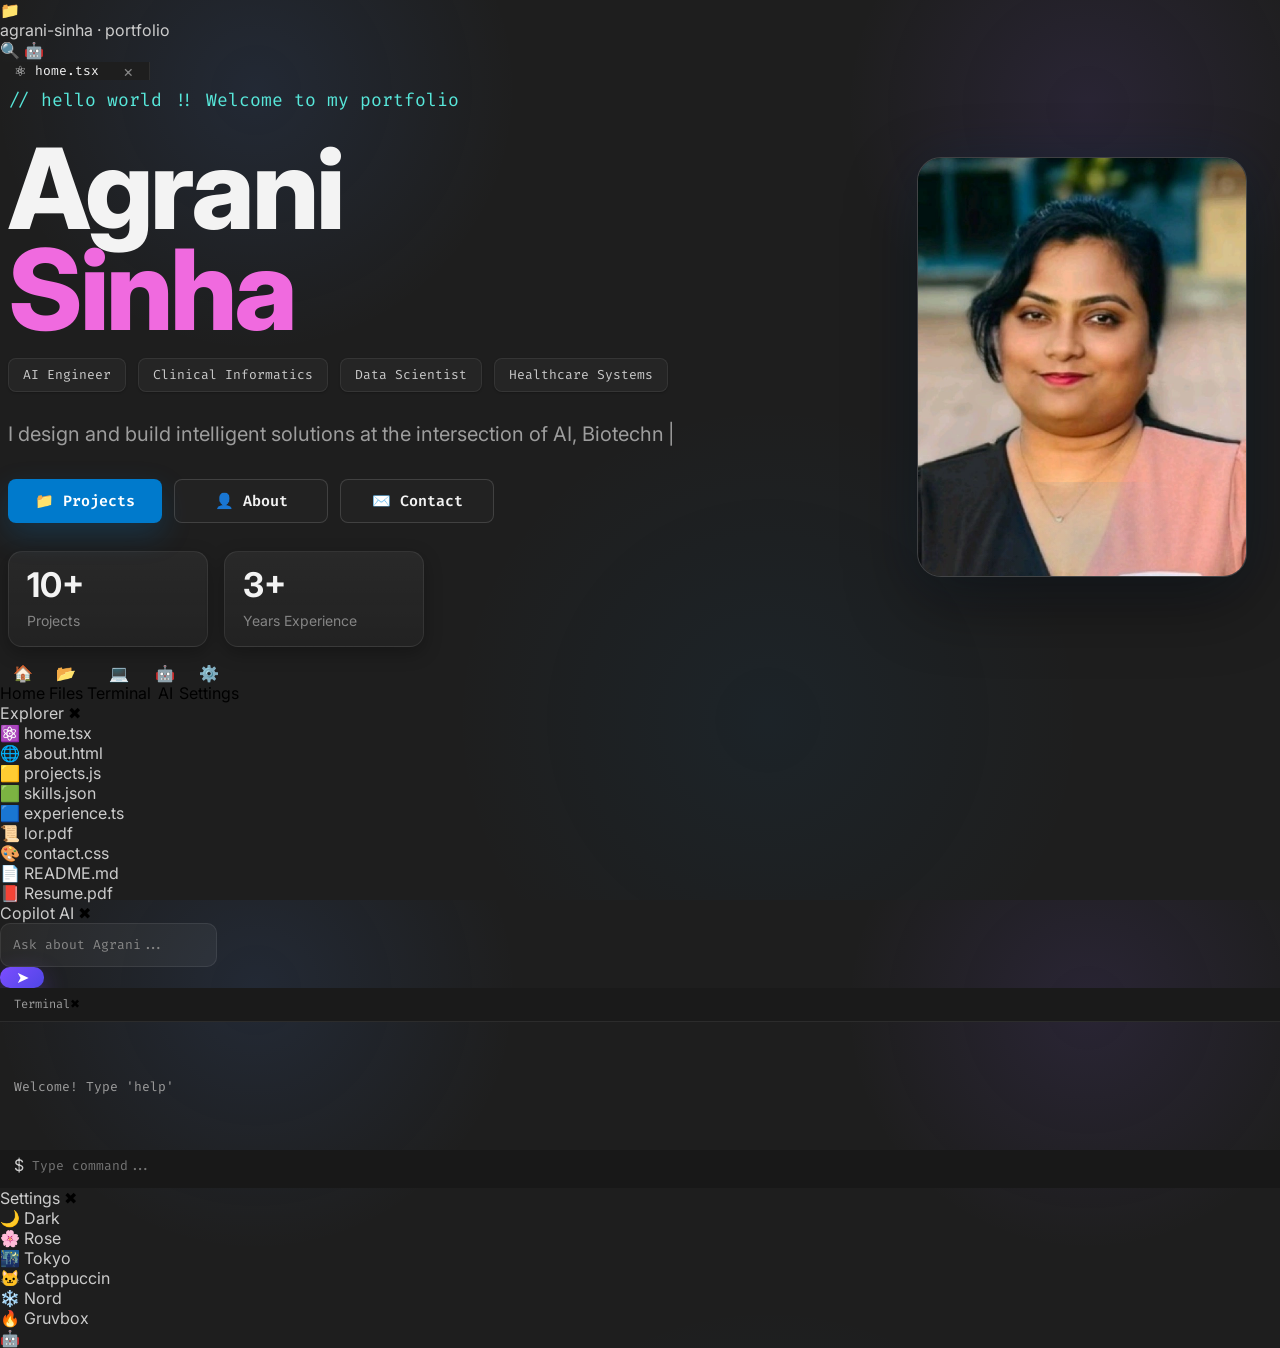
==== mobile.html @ 5f588066 "Create mobile.html" ====
<!DOCTYPE html>
<html lang="en">
<head>
  <meta charset="UTF-8" />
  <meta name="viewport" content="width=device-width, initial-scale=1.0" />
  <title>Agrani VS Code Mobile</title>

  <!-- Fonts -->
  <link href="https://fonts.googleapis.com/css2?family=Fira+Code&family=Inter:wght@400;600;700&display=swap" rel="stylesheet">

  <!-- Styles -->
  <link rel="stylesheet" href="style.css" />
  <link rel="stylesheet" href="mobile.css" />
</head>

<body class="mobile-page">

<!-- ================= OVERLAY ================= -->
<div id="mobileOverlay" class="mobile-overlay"></div>

<!-- ================= APP ================= -->
<div class="mobile-shell">

  <!-- ================= TOP BAR ================= -->
  <header class="mobile-topbar">
    <button onclick="toggleMobileSidebar()">📁</button>

    <div class="mobile-title">
      agrani-sinha · portfolio
    </div>

    <div class="mobile-actions">
      <button onclick="openPalette()">🔍</button>
      <button onclick="toggleCopilotSidebar(true)">🤖</button>
    </div>
  </header>

  <!-- ================= TABS ================= -->
  <div class="mobile-tabs" id="editorTabs"></div>

  <!-- ================= CONTENT ================= -->
  <main id="editorContent" class="mobile-editor"></main>

</div>

<!-- ================= BOTTOM NAV ================= -->
<nav class="mobile-bottom-nav">

  <button onclick="openTab('home')">
    <div>🏠</div>
    <span>Home</span>
  </button>

  <button onclick="toggleMobileSidebar()">
    <div>📂</div>
    <span>Files</span>
  </button>

  <button onclick="toggleTerminal()">
    <div>💻</div>
    <span>Terminal</span>
  </button>

  <button onclick="toggleCopilotSidebar(true)">
    <div>🤖</div>
    <span>AI</span>
  </button>

  <button onclick="toggleSettings()">
    <div>⚙️</div>
    <span>Settings</span>
  </button>

</nav>

<!-- ================= FILE EXPLORER ================= -->
<aside id="mobileSidebar" class="mobile-panel left">

  <div class="mobile-panel-header">
    <span>Explorer</span>
    <button onclick="closeAllPanels()">✖</button>
  </div>

  <div class="mobile-file-list">

    <div onclick="openTab('home')">⚛️ home.tsx</div>
    <div onclick="openTab('about')">🌐 about.html</div>
    <div onclick="openTab('projects')">🟨 projects.js</div>
    <div onclick="openTab('skills')">🟩 skills.json</div>
    <div onclick="openTab('experience')">🟦 experience.ts</div>
    <div onclick="openTab('lor')">📜 lor.pdf</div>
    <div onclick="openTab('contact')">🎨 contact.css</div>
    <div onclick="openTab('readme')">📄 README.md</div>
    <div onclick="openTab('resume')">📕 Resume.pdf</div>

  </div>

</aside>

<!-- ================= COPILOT ================= -->
<aside id="copilotSidebar" class="mobile-panel right">

  <div class="mobile-panel-header">
    <span>Copilot AI</span>
    <button onclick="closeAllPanels()">✖</button>
  </div>

  <div class="mobile-copilot-body">

    <div id="copilotMessages"></div>

    <div class="mobile-copilot-input">
      <input id="copilotInput" placeholder="Ask about Agrani..." />
      <button id="copilotSend">➤</button>
    </div>

  </div>

</aside>

<!-- ================= TERMINAL ================= -->
<div id="terminalPanel" class="mobile-terminal">

  <div class="terminal-header">
    <span>Terminal</span>
    <button onclick="closeAllPanels()">✖</button>
  </div>

  <div id="terminalBody" class="terminal-body">
    <div>Welcome! Type 'help'</div>
  </div>

  <div class="terminal-input-line">
    <span>$</span>
    <input id="terminalInput" placeholder="Type command..." />
  </div>

</div>

<!-- ================= SETTINGS ================= -->
<div id="settingsPanel" class="mobile-panel bottom">

  <div class="mobile-panel-header">
    <span>Settings</span>
    <button onclick="closeAllPanels()">✖</button>
  </div>

  <div class="mobile-settings-body">

    <div onclick="setTheme('dark')">🌙 Dark</div>
    <div onclick="setTheme('rose')">🌸 Rose</div>
    <div onclick="setTheme('tokyo')">🌃 Tokyo</div>
    <div onclick="setTheme('cat')">🐱 Catppuccin</div>
    <div onclick="setTheme('nord')">❄️ Nord</div>
    <div onclick="setTheme('gruv')">🔥 Gruvbox</div>

  </div>

</div>

<!-- ================= FLOATING AI ================= -->
<div id="copilotBubble">🤖</div>

<!-- ================= SCRIPTS ================= -->

<!-- Your main logic -->
<script src="script.js"></script>

<!-- Mobile controller -->
<script src="mobile.js"></script>

</body>
</html>
---- style.css ----
/* ========================================================================== 
   AGRANI PORTFOLIO — CLEAN RESPONSIVE CSS
   Matched to the current script.js structure
   ========================================================================== */

/* ========================================================================== 
   01. RESET
   ========================================================================== */
*,
*::before,
*::after {
  box-sizing: border-box;
}

html {
  width: 100%;
  height: 100%;
  scroll-behavior: smooth;
}

body,
h1,
h2,
h3,
h4,
h5,
h6,
p,
ul,
ol,
li,
button,
input,
textarea,
figure,
figcaption,
blockquote,
dl,
dd {
  margin: 0;
  padding: 0;
}

ul,
ol {
  list-style: none;
}

img {
  display: block;
  max-width: 100%;
}

a {
  color: inherit;
  text-decoration: none;
}

button,
input,
textarea,
select {
  font: inherit;
}

button {
  border: none;
  background: none;
  cursor: pointer;
}

input,
textarea {
  outline: none;
  border: none;
  background: none;
}

/* ========================================================================== 
   02. ROOT VARIABLES
   ========================================================================== */
:root {
  --bg: #1e1e1e;
  --bg-soft: #181818;
  --bg-elevated: #202225;
  --bg-editor: #1e1e1e;
  --bg-editor-2: #1b1b1b;
  --bg-titlebar: #181818;
  --bg-menubar: #252526;
  --bg-activity: #333333;
  --bg-sidebar: #252526;
  --bg-sidebar-2: #2a2d2e;
  --bg-tab: #2d2d2d;
  --bg-tab-active: #1e1e1e;
  --bg-terminal: #181818;
  --bg-terminal-2: #1a1a1a;
  --bg-dropdown: #252526;
  --bg-settings: #252526;
  --bg-palette: #252526;
  --bg-copilot: #1e1e1e;
  --bg-copilot-card: #1f1f1f;
  --bg-copilot-input: #2a2a2a;
  --bg-chip: #242424;
  --bg-chip-hover: #303030;
  --bg-command: #2b2b2b;
  --bg-command-hover: #323232;
  --bg-selection: rgba(0, 122, 204, 0.22);
  --bg-hover: rgba(255, 255, 255, 0.06);
  --bg-hover-2: rgba(255, 255, 255, 0.08);
  --bg-glass: rgba(255, 255, 255, 0.04);

  --line: #2d2d30;
  --line-soft: rgba(255, 255, 255, 0.08);
  --line-softer: rgba(255, 255, 255, 0.05);
  --line-strong: rgba(255, 255, 255, 0.14);

  --text: #cccccc;
  --text-strong: #f3f3f3;
  --text-soft: #9d9d9d;
  --text-muted: #858585;
  --text-dim: #6d6d6d;
  --text-blue: #4fc1ff;
  --text-green: #73c991;
  --text-yellow: #dcdcaa;
  --text-pink: #ff79c6;
  --text-purple: #b18fff;
  --text-cyan: #57e7da;

  --accent: #007acc;
  --accent-2: #0e639c;
  --accent-bright: #2aa8ff;
  --accent-soft: rgba(0, 122, 204, 0.22);
  --accent-border: #0e639c;

  --copilot: #7c4dff;
  --copilot-2: #8b5cf6;
  --copilot-3: #6d28d9;
  --copilot-soft: rgba(124, 77, 255, 0.18);
  --copilot-border: rgba(139, 92, 246, 0.35);
  --copilot-glow: rgba(124, 77, 255, 0.35);

  --danger: #f14c4c;
  --warning: #ffbd2e;
  --success: #27c93f;

  --shadow-xs: 0 1px 2px rgba(0, 0, 0, 0.25);
  --shadow-sm: 0 6px 18px rgba(0, 0, 0, 0.28);
  --shadow-md: 0 14px 28px rgba(0, 0, 0, 0.32);
  --shadow-lg: 0 24px 70px rgba(0, 0, 0, 0.42);
  --shadow-xl: 0 30px 90px rgba(0, 0, 0, 0.55);

  --radius-xs: 4px;
  --radius-sm: 6px;
  --radius-md: 8px;
  --radius-lg: 12px;
  --radius-xl: 16px;
  --radius-2xl: 20px;

  --top-header-h: 40px;
  --menu-bar-h: 30px;
  --tabs-h: 38px;
  --activity-w: 56px;
  --sidebar-w: 280px;
  --terminal-h: 250px;

  --transition-fast: 0.16s ease;
  --transition-med: 0.24s ease;
  --transition-slow: 0.36s ease;
}

/* ========================================================================== 
   03. OPTIONAL THEME MODES
   ========================================================================== */
body.rose {
  --bg: #191724;
  --bg-soft: #16141f;
  --bg-elevated: #1f1d2e;
  --bg-editor: #191724;
  --bg-editor-2: #16141f;
  --bg-titlebar: #1f1d2e;
  --bg-menubar: #232136;
  --bg-activity: #2a273f;
  --bg-sidebar: #232136;
  --bg-sidebar-2: #2a273f;
  --bg-tab: #2a273f;
  --bg-tab-active: #191724;
  --bg-terminal: #16141f;
  --bg-terminal-2: #191724;
  --bg-dropdown: #232136;
  --bg-settings: #232136;
  --bg-palette: #232136;
  --bg-copilot: #191724;
  --bg-copilot-card: #1f1d2e;
  --bg-copilot-input: #2a273f;
  --text: #e0def4;
  --text-strong: #f8f7ff;
  --text-soft: #b8b4cf;
  --text-muted: #908caa;
  --line: #393552;
  --accent: #c4a7e7;
  --accent-2: #9b7fd0;
  --accent-bright: #ebbcba;
  --accent-soft: rgba(196, 167, 231, 0.18);
  --copilot: #c4a7e7;
  --copilot-2: #ebbcba;
  --copilot-3: #9b7fd0;
  --copilot-soft: rgba(196, 167, 231, 0.18);
  --copilot-border: rgba(196, 167, 231, 0.30);
}

body.tokyo {
  --bg: #1a1b26;
  --bg-soft: #16161e;
  --bg-elevated: #202230;
  --bg-editor: #1a1b26;
  --bg-editor-2: #16161e;
  --bg-titlebar: #1b1d29;
  --bg-menubar: #222436;
  --bg-activity: #1d2030;
  --bg-sidebar: #1f2335;
  --bg-sidebar-2: #24283b;
  --bg-tab: #222436;
  --bg-tab-active: #1a1b26;
  --bg-terminal: #16161e;
  --bg-terminal-2: #1a1b26;
  --bg-dropdown: #222436;
  --bg-settings: #222436;
  --bg-palette: #222436;
  --bg-copilot: #1a1b26;
  --bg-copilot-card: #1f2335;
  --bg-copilot-input: #24283b;
  --text: #c0caf5;
  --text-strong: #ffffff;
  --text-soft: #a9b1d6;
  --text-muted: #7a88cf;
  --line: #2f3549;
  --accent: #7aa2f7;
  --accent-2: #5d85db;
  --accent-bright: #bb9af7;
  --accent-soft: rgba(122, 162, 247, 0.20);
  --copilot: #bb9af7;
  --copilot-2: #7dcfff;
  --copilot-3: #9d7cd8;
  --copilot-soft: rgba(187, 154, 247, 0.18);
  --copilot-border: rgba(187, 154, 247, 0.35);
}

body.cat {
  --bg: #1e1e2e;
  --bg-soft: #181825;
  --bg-elevated: #24273a;
  --bg-editor: #1e1e2e;
  --bg-editor-2: #181825;
  --bg-titlebar: #24273a;
  --bg-menubar: #313244;
  --bg-activity: #313244;
  --bg-sidebar: #24273a;
  --bg-sidebar-2: #313244;
  --bg-tab: #313244;
  --bg-tab-active: #1e1e2e;
  --bg-terminal: #181825;
  --bg-terminal-2: #1e1e2e;
  --bg-dropdown: #313244;
  --bg-settings: #313244;
  --bg-palette: #313244;
  --bg-copilot: #1e1e2e;
  --bg-copilot-card: #24273a;
  --bg-copilot-input: #313244;
  --text: #cdd6f4;
  --text-strong: #ffffff;
  --text-soft: #bac2de;
  --text-muted: #9399b2;
  --line: #45475a;
  --accent: #89b4fa;
  --accent-2: #74a3f2;
  --accent-bright: #cba6f7;
  --accent-soft: rgba(137, 180, 250, 0.20);
  --copilot: #cba6f7;
  --copilot-2: #f5c2e7;
  --copilot-3: #b28cd9;
  --copilot-soft: rgba(203, 166, 247, 0.18);
  --copilot-border: rgba(203, 166, 247, 0.32);
}

body.nord {
  --bg: #2e3440;
  --bg-soft: #242933;
  --bg-elevated: #3b4252;
  --bg-editor: #2e3440;
  --bg-editor-2: #242933;
  --bg-titlebar: #3b4252;
  --bg-menubar: #434c5e;
  --bg-activity: #3b4252;
  --bg-sidebar: #3b4252;
  --bg-sidebar-2: #434c5e;
  --bg-tab: #434c5e;
  --bg-tab-active: #2e3440;
  --bg-terminal: #242933;
  --bg-terminal-2: #2e3440;
  --bg-dropdown: #434c5e;
  --bg-settings: #434c5e;
  --bg-palette: #434c5e;
  --bg-copilot: #2e3440;
  --bg-copilot-card: #3b4252;
  --bg-copilot-input: #434c5e;
  --text: #eceff4;
  --text-strong: #ffffff;
  --text-soft: #d8dee9;
  --text-muted: #b7bfcb;
  --line: #4c566a;
  --accent: #88c0d0;
  --accent-2: #5e9cad;
  --accent-bright: #81a1c1;
  --accent-soft: rgba(136, 192, 208, 0.20);
  --copilot: #b48ead;
  --copilot-2: #88c0d0;
  --copilot-3: #8f6f9b;
  --copilot-soft: rgba(180, 142, 173, 0.18);
  --copilot-border: rgba(180, 142, 173, 0.32);
}

body.gruv {
  --bg: #1d2021;
  --bg-soft: #161819;
  --bg-elevated: #282828;
  --bg-editor: #1d2021;
  --bg-editor-2: #161819;
  --bg-titlebar: #282828;
  --bg-menubar: #32302f;
  --bg-activity: #282828;
  --bg-sidebar: #282828;
  --bg-sidebar-2: #32302f;
  --bg-tab: #32302f;
  --bg-tab-active: #1d2021;
  --bg-terminal: #161819;
  --bg-terminal-2: #1d2021;
  --bg-dropdown: #32302f;
  --bg-settings: #32302f;
  --bg-palette: #32302f;
  --bg-copilot: #1d2021;
  --bg-copilot-card: #282828;
  --bg-copilot-input: #32302f;
  --text: #ebdbb2;
  --text-strong: #fbf1c7;
  --text-soft: #d5c4a1;
  --text-muted: #a89984;
  --line: #504945;
  --accent: #83a598;
  --accent-2: #689d6a;
  --accent-bright: #d3869b;
  --accent-soft: rgba(131, 165, 152, 0.20);
  --copilot: #d3869b;
  --copilot-2: #b8bb26;
  --copilot-3: #b16286;
  --copilot-soft: rgba(211, 134, 155, 0.18);
  --copilot-border: rgba(211, 134, 155, 0.32);
}

/* ========================================================================== 
   04. BASE BODY / APP
   ========================================================================== */
body {
  min-width: 100%;
  min-height: 100%;
  height: 100vh;
  overflow-x: hidden;
  overflow-y: auto;
  font-family: "Inter", sans-serif;
  color: var(--text);
  background:
    radial-gradient(circle at 20% 10%, rgba(75, 140, 255, 0.10), transparent 20%),
    radial-gradient(circle at 85% 12%, rgba(139, 92, 246, 0.10), transparent 18%),
    radial-gradient(circle at 60% 80%, rgba(0, 122, 204, 0.06), transparent 30%),
    var(--bg);
}

.app-shell {
  width: 100%;
  height: 100vh;
  position: relative;
  overflow: hidden;
  background: transparent;
}

/* ========================================================================== 
   05. CUSTOM CURSOR
   ========================================================================== */
.cursor-square,
.cursor-dot {
  position: fixed;
  pointer-events: none;
  z-index: 100000;
  transform: translate(-50%, -50%);
  transition:
    width 0.16s ease,
    height 0.16s ease,
    opacity 0.16s ease,
    border-color 0.16s ease;
}

.cursor-square {
  width: 24px;
  height: 24px;
  border: 1.5px solid rgba(255, 255, 255, 0.55);
  box-shadow:
    0 0 0 1px rgba(255, 255, 255, 0.06) inset,
    0 0 18px rgba(255, 255, 255, 0.08);
}

.cursor-dot {
  width: 8px;
  height: 8px;
  background: #ffffff;
  box-shadow: 0 0 12px rgba(255, 255, 255, 0.55);
}

/* ========================================================================== 
   06. HEADER
   ========================================================================== */
.top-header {
  height: var(--top-header-h);
  display: flex;
  align-items: center;
  gap: 16px;
  padding: 0 14px 0 12px;
  background:
    linear-gradient(180deg, rgba(255, 255, 255, 0.02), transparent),
    var(--bg-titlebar);
  border-bottom: 1px solid var(--line);
  position: relative;
  z-index: 60;
}

.mac-dots {
  display: flex;
  gap: 10px;
  padding: 6px;
  flex: 0 0 auto;
}

.dot {
  width: 12px;
  height: 12px;
  border-radius: 50%;
  display: inline-block;
  cursor: pointer;
  transition:
    transform var(--transition-fast),
    filter var(--transition-fast),
    opacity var(--transition-fast);
  box-shadow: 0 0 0 1px rgba(0, 0, 0, 0.24) inset;
}

.dot:hover {
  transform: scale(1.06);
}

.dot.red { background: #ff5f56; }
.dot.yellow { background: #ffbd2e; }
.dot.green { background: #27c93f; }

.header-command-trigger {
  flex: 1;
  max-width: 420px;
  height: 30px;
  border-radius: 7px;
  background: linear-gradient(180deg, rgba(255, 255, 255, 0.025), transparent), var(--bg-command);
  border: 1px solid var(--line-strong);
  display: flex;
  align-items: center;
  justify-content: space-between;
  padding: 0 11px;
  color: var(--text-muted);
  cursor: pointer;
  transition:
    border-color var(--transition-fast),
    background var(--transition-fast),
    box-shadow var(--transition-fast),
    transform var(--transition-fast);
}

.header-command-trigger:hover {
  background: var(--bg-command-hover);
  border-color: rgba(255, 255, 255, 0.18);
  box-shadow:
    0 0 0 1px rgba(255, 255, 255, 0.03) inset,
    0 0 0 3px rgba(0, 122, 204, 0.10);
}

.trigger-left,
.trigger-right {
  display: flex;
  align-items: center;
  gap: 8px;
}

.trigger-left {
  min-width: 0;
}

.search-icon {
  font-size: 13px;
  color: var(--text-muted);
}

.trigger-text,
.keycap {
  font-family: "Fira Code", monospace;
}

.trigger-text {
  font-size: 12px;
  white-space: nowrap;
  overflow: hidden;
  text-overflow: ellipsis;
}

.keycap {
  min-width: 24px;
  height: 20px;
  padding: 0 7px;
  border-radius: 6px;
  background: rgba(255, 255, 255, 0.06);
  border: 1px solid var(--line-soft);
  color: var(--text-soft);
  display: inline-flex;
  align-items: center;
  justify-content: center;
  font-size: 11px;
}

.header-feedback {
  margin-left: 8px;
  color: var(--text-purple);
  font-size: 12px;
  opacity: 0;
  transform: translateY(-3px);
  transition: opacity var(--transition-med), transform var(--transition-med);
  white-space: nowrap;
  overflow: hidden;
  text-overflow: ellipsis;
  max-width: 320px;
}

.header-feedback.show {
  opacity: 1;
  transform: translateY(0);
}

.header-spacer {
  min-width: 140px;
}

/* ========================================================================== 
   07. MENU BAR
   ========================================================================== */
.menu-bar {
  height: var(--menu-bar-h);
  display: flex;
  align-items: center;
  gap: 2px;
  padding: 0 10px;
  background: var(--bg-menubar);
  border-bottom: 1px solid var(--line);
  position: relative;
  z-index: 70;
  user-select: none;
}

.menu-item {
  height: 100%;
  padding: 0 12px;
  display: inline-flex;
  align-items: center;
  color: var(--text);
  font-size: 13px;
  font-family: "Fira Code", monospace;
  cursor: pointer;
  position: relative;
  transition: background var(--transition-fast), color var(--transition-fast);
}

.menu-item:hover,
.menu-item.active {
  background: var(--bg-hover);
  color: var(--text-strong);
}

.dropdown {
  position: absolute;
  top: calc(100% + 6px);
  left: 0;
  min-width: 235px;
  background:
    linear-gradient(180deg, rgba(255, 255, 255, 0.03), transparent),
    var(--bg-dropdown);
  border: 1px solid var(--line-strong);
  box-shadow: var(--shadow-xl);
  border-radius: 10px;
  padding: 7px 0;
  display: none;
  z-index: 9999;
  backdrop-filter: blur(14px);
}

.menu-item.active .dropdown {
  display: block;
}

.dropdown div {
  min-height: 34px;
  padding: 0 14px;
  display: flex;
  align-items: center;
  color: var(--text);
  font-size: 13px;
  transition: background var(--transition-fast), color var(--transition-fast), padding-left var(--transition-fast);
}

.dropdown div:hover {
  background: var(--accent-soft);
  color: var(--text-strong);
  padding-left: 17px;
}

.dropdown hr {
  border: none;
  border-top: 1px solid var(--line-soft);
  margin: 6px 0;
}

/* ========================================================================== 
   08. APP LAYOUT
   ========================================================================== */
.vscode-layout {
  height: calc(100vh - var(--top-header-h) - var(--menu-bar-h));
  display: flex;
  width: 100%;
  position: relative;
  overflow: hidden;
}

.activity-bar {
  width: var(--activity-w);
  height: 100%;
  background: var(--bg-activity);
  border-right: 1px solid var(--line);
  display: flex;
  flex-direction: column;
  align-items: center;
  justify-content: flex-start;
  padding-top: 6px;
  position: relative;
  z-index: 8;
  flex: 0 0 var(--activity-w);
}

.activity-icon {
  width: 100%;
  height: 50px;
  display: grid;
  place-items: center;
  color: var(--text-muted);
  opacity: 0.82;
  font-size: 22px;
  cursor: pointer;
  position: relative;
  transition:
    color var(--transition-fast),
    opacity var(--transition-fast),
    background var(--transition-fast);
}

.activity-icon::before {
  content: "";
  position: absolute;
  left: 0;
  top: 8px;
  bottom: 8px;
  width: 2px;
  background: transparent;
  transform: scaleY(0.45);
  transition: background var(--transition-fast), transform var(--transition-fast);
}

.activity-icon:hover,
.activity-icon.active {
  opacity: 1;
  color: var(--text-strong);
  background: rgba(255, 255, 255, 0.03);
}

.activity-icon.active::before,
.activity-icon:hover::before {
  background: var(--text-strong);
  transform: scaleY(1);
}

.activity-bottom {
  margin-top: auto;
  width: 100%;
  padding-bottom: 6px;
}

.settings-btn {
  font-size: 24px;
}

.sidebar-panel {
  width: var(--sidebar-w);
  min-width: var(--sidebar-w);
  height: 100%;
  background:
    linear-gradient(180deg, rgba(255, 255, 255, 0.015), transparent),
    var(--bg-sidebar);
  border-right: 1px solid var(--line);
  display: flex;
  flex-direction: column;
  position: relative;
  overflow: hidden;
  transition:
    width var(--transition-med),
    min-width var(--transition-med),
    opacity var(--transition-med),
    transform var(--transition-med);
  flex: 0 0 var(--sidebar-w);
}

.sidebar-panel.hide {
  width: 0;
  min-width: 0;
  opacity: 0;
  transform: translateX(-18px);
  border-right: none;
  flex-basis: 0;
}

.sidebar-header {
  min-height: 36px;
  display: flex;
  align-items: center;
  padding: 0 16px;
  color: var(--text-soft);
  letter-spacing: 1.4px;
  font-size: 11px;
  font-weight: 700;
  text-transform: uppercase;
  border-bottom: 1px solid var(--line-soft);
}

.file-list {
  padding: 8px 8px 10px;
  display: flex;
  flex-direction: column;
  gap: 2px;
  overflow-y: auto;
  flex: 1;
}

.file {
  min-height: 38px;
  display: flex;
  align-items: center;
  gap: 10px;
  padding: 0 12px;
  border-radius: 6px;
  color: var(--text-soft);
  font-size: 15px;
  cursor: pointer;
  position: relative;
  transition:
    background var(--transition-fast),
    color var(--transition-fast),
    transform var(--transition-fast),
    padding-left var(--transition-fast);
  white-space: nowrap;
  overflow: hidden;
  text-overflow: ellipsis;
}

.file:hover {
  background: var(--bg-hover);
  color: var(--text-strong);
  padding-left: 14px;
}

.file.active {
  background: rgba(255, 255, 255, 0.08);
  color: var(--text-strong);
}

.file.active::before {
  content: "";
  position: absolute;
  left: -1px;
  top: 5px;
  bottom: 5px;
  width: 3px;
  background: var(--accent);
  border-radius: 0 3px 3px 0;
}

.file::after {
  content: "";
  position: absolute;
  right: 10px;
  top: 50%;
  width: 5px;
  height: 5px;
  border-radius: 50%;
  transform: translateY(-50%);
  background: transparent;
  transition: background var(--transition-fast);
}

.file.active::after {
  background: var(--accent-bright);
}

.copilot-box {
  margin: 12px;
  min-height: 66px;
  padding: 0 14px;
  border-radius: 12px;
  border: 1px solid var(--copilot-border);
  background:
    linear-gradient(135deg, rgba(124, 77, 255, 0.22), rgba(124, 77, 255, 0.08)),
    var(--bg-copilot-card);
  display: flex;
  align-items: center;
  justify-content: flex-start;
  color: #b997ff;
  font-size: 15px;
  font-weight: 600;
  position: relative;
  overflow: hidden;
  transition:
    border-color var(--transition-fast),
    transform var(--transition-fast),
    box-shadow var(--transition-fast);
}

.copilot-box::before {
  content: "AI";
  position: absolute;
  right: 16px;
  top: 50%;
  transform: translateY(-50%);
  color: rgba(255, 255, 255, 0.62);
  font-size: 14px;
  font-family: "Fira Code", monospace;
}

.copilot-box:hover {
  transform: translateY(-1px);
  border-color: rgba(139, 92, 246, 0.55);
  box-shadow:
    0 0 0 1px rgba(139, 92, 246, 0.12) inset,
    0 0 26px rgba(124, 77, 255, 0.16);
}

.editor-area {
  flex: 1 1 auto;
  min-width: 0;
  height: 100%;
  display: flex;
  flex-direction: column;
  background: var(--bg-editor);
  position: relative;
  overflow: hidden;
}

.editor-tabs {
  height: var(--tabs-h);
  display: flex;
  align-items: stretch;
  background: var(--bg-tab);
  border-bottom: 1px solid var(--line);
  overflow-x: auto;
  overflow-y: hidden;
  white-space: nowrap;
  flex: 0 0 var(--tabs-h);
}

.editor-tabs::-webkit-scrollbar {
  height: 8px;
}

.editor-tabs::-webkit-scrollbar-thumb {
  background: rgba(255, 255, 255, 0.08);
}

.tab {
  min-width: 150px;
  max-width: 240px;
  height: 100%;
  display: inline-flex;
  align-items: center;
  gap: 8px;
  padding: 0 12px 0 14px;
  border-right: 1px solid var(--line-soft);
  color: var(--text-soft);
  background: var(--bg-tab);
  cursor: pointer;
  position: relative;
  transition: color var(--transition-fast), background var(--transition-fast), transform 0.2s ease;
}

.tab:hover {
  background: rgba(255, 255, 255, 0.03);
  color: var(--text-strong);
  transform: translateY(-1px);
}

.tab.active {
  background: var(--bg-tab-active);
  color: var(--text-strong);
}

.tab-icon {
  font-size: 14px;
  flex: 0 0 auto;
}

.tab-label {
  flex: 1;
  min-width: 0;
  overflow: hidden;
  text-overflow: ellipsis;
  font-size: 13px;
  font-family: "Fira Code", monospace;
}

.tab-close {
  width: 18px;
  height: 18px;
  border-radius: 5px;
  display: inline-flex;
  align-items: center;
  justify-content: center;
  color: var(--text-muted);
  flex: 0 0 auto;
  transition: background var(--transition-fast), color var(--transition-fast);
}

.tab-close:hover {
  background: var(--bg-hover);
  color: var(--text-strong);
}

.editor-content {
  flex: 1;
  min-height: 0;
  overflow-y: auto;
  overflow-x: hidden;
  padding: 28px 26px 36px;
  background:
    linear-gradient(180deg, rgba(255, 255, 255, 0.01), transparent),
    var(--bg-editor);
  transition: opacity var(--transition-med);
  scroll-behavior: smooth;
}

.editor-content::-webkit-scrollbar {
  width: 10px;
}

.editor-content::-webkit-scrollbar-thumb {
  background: rgba(255, 255, 255, 0.10);
  border-radius: 20px;
}

/* ========================================================================== 
   09. COPILOT PANEL
   ========================================================================== */
.copilot-sidebar {
  position: fixed;
  top: calc(var(--top-header-h) + var(--menu-bar-h));
  right: 0;
  width: 360px;
  height: calc(100vh - var(--top-header-h) - var(--menu-bar-h));
  background: var(--bg-copilot);
  border-left: 1px solid rgba(255, 255, 255, 0.06);
  box-shadow: -10px 0 40px rgba(0, 0, 0, 0.4);
  display: flex;
  flex-direction: column;
  z-index: 50;
  transform: translateX(100%);
  transition: transform 0.3s ease;
  padding: 16px;
}

.copilot-sidebar.open {
  transform: translateX(0);
}

.copilot-sidebar.minimized {
  width: 88px;
  padding: 10px;
  overflow: hidden;
}

.copilot-sidebar.minimized .copilot-workspace-row,
.copilot-sidebar.minimized .copilot-side-hero,
.copilot-sidebar.minimized .copilot-suggest-grid,
.copilot-sidebar.minimized .copilot-side-messages,
.copilot-sidebar.minimized .copilot-side-input-wrap {
  display: none;
}

.copilot-side-header {
  display: flex;
  justify-content: space-between;
  align-items: center;
  font-size: 14px;
  font-weight: 600;
  color: #ddd;
  margin-bottom: 10px;
}

.copilot-side-actions {
  display: flex;
  align-items: center;
  gap: 8px;
}

.copilot-side-minimize,
.copilot-side-close {
  width: 28px;
  height: 28px;
  border-radius: 8px;
  display: grid;
  place-items: center;
  color: var(--text-soft);
  transition: background var(--transition-fast), color var(--transition-fast);
}

.copilot-side-minimize:hover,
.copilot-side-close:hover {
  background: rgba(255, 255, 255, 0.06);
  color: var(--text-strong);
}

.copilot-workspace-row {
  display: flex;
  align-items: center;
  gap: 10px;
  margin-bottom: 18px;
}

.copilot-workspace-label {
  font-size: 11px;
  color: #888;
}

.copilot-workspace-pill {
  background: #2a2d2e;
  padding: 4px 10px;
  border-radius: 8px;
  font-size: 12px;
  color: #4fc3f7;
}

.copilot-side-hero {
  text-align: center;
  margin-bottom: 20px;
}

.copilot-avatar-ring {
  width: 70px;
  height: 70px;
  margin: 0 auto 12px;
  border-radius: 50%;
  border: 2px solid rgba(124, 77, 255, 0.4);
  display: flex;
  align-items: center;
  justify-content: center;
}

.copilot-avatar-core {
  font-size: 26px;
}

.copilot-side-hero h3 {
  font-size: 16px;
  margin-bottom: 6px;
  color: var(--text-strong);
}

.copilot-side-hero p {
  font-size: 13px;
  color: #aaa;
  line-height: 1.6;
}

.copilot-suggest-grid {
  display: grid;
  grid-template-columns: 1fr 1fr;
  gap: 10px;
  margin-bottom: 20px;
}

.copilot-suggest {
  background: #252526;
  border: 1px solid rgba(255, 255, 255, 0.05);
  border-radius: 10px;
  padding: 10px;
  font-size: 12px;
  color: #ccc;
  text-align: left;
  transition: all 0.2s ease;
}

.copilot-suggest:hover {
  background: #2d2d2d;
  border-color: #7c4dff;
  transform: translateY(-1px);
}

.copilot-side-messages {
  flex: 1;
  overflow-y: auto;
  padding-right: 4px;
}

.copilot-message {
  font-size: 13px;
  padding: 10px 12px;
  margin-bottom: 10px;
  border-radius: 10px;
  line-height: 1.5;
  max-width: 78%;
  word-break: break-word;
}

.copilot-message.assistant {
  background: #2a2d2e;
  color: #ddd;
}

.copilot-message.user {
  background: #7c4dff;
  color: white;
  align-self: flex-end;
  margin-left: auto;
}

.copilot-side-input-wrap {
  margin-top: auto;
}

.copilot-input-row {
  display: flex;
  gap: 8px;
  margin-top: 10px;
}

#copilotInput {
  flex: 1;
  min-height: 44px;
  padding: 10px 12px;
  border-radius: 10px;
  background: rgba(255, 255, 255, 0.05);
  border: 1px solid rgba(255, 255, 255, 0.08);
  color: white;
  font-size: 13px;
}

#copilotInput::placeholder {
  color: #888;
}

#copilotInput:focus {
  border-color: #7c4dff;
  box-shadow: 0 0 20px rgba(124, 77, 255, 0.3);
}

#copilotSend,
#copilotVoice {
  width: 44px;
  min-width: 44px;
  border-radius: 10px;
  display: grid;
  place-items: center;
}

#copilotSend {
  background: linear-gradient(135deg, #7c4dff, #4f46e5);
  color: white;
  box-shadow: 0 10px 25px rgba(124, 77, 255, 0.4);
}

#copilotSend:hover {
  transform: translateY(-1px);
  box-shadow: 0 15px 30px rgba(124, 77, 255, 0.6);
}

#copilotVoice {
  background: #2a2d2e;
  color: #ccc;
}

#copilotVoice:hover {
  background: #333;
}

.copilot-side-note {
  font-size: 11px;
  color: #888;
  margin-top: 6px;
  text-align: center;
}

/* ========================================================================== 
   10. TERMINAL
   ========================================================================== */
.terminal-panel {
  position: fixed;
  left: var(--activity-w);
  right: 0;
  bottom: 0;
  height: var(--terminal-h);
  background:
    linear-gradient(180deg, rgba(255, 255, 255, 0.015), transparent),
    var(--bg-terminal);
  border-top: 1px solid var(--line);
  display: none;
  flex-direction: column;
  z-index: 40;
  box-shadow: 0 -10px 40px rgba(0, 0, 0, 0.32);
}

.terminal-panel.open {
  display: flex;
}

.terminal-header {
  height: 34px;
  display: flex;
  align-items: center;
  padding: 0 14px;
  background: var(--bg-terminal-2);
  border-bottom: 1px solid var(--line-soft);
  font-size: 12px;
  font-family: "Fira Code", monospace;
  color: var(--text-soft);
}

.terminal-body {
  flex: 1;
  padding: 10px 14px 8px;
  overflow-y: auto;
  font-family: "Fira Code", monospace;
  font-size: 13px;
  line-height: 1.7;
  color: var(--text-soft);
  white-space: pre-wrap;
  word-break: break-word;
}

.terminal-input-line {
  min-height: 38px;
  display: flex;
  align-items: center;
  gap: 8px;
  padding: 0 14px 8px;
  background: var(--bg-terminal);
}

.prompt {
  color: var(--accent-bright);
  font-family: "Fira Code", monospace;
  font-size: 13px;
  white-space: nowrap;
}

#terminalInput {
  flex: 1;
  height: 26px;
  background: transparent;
  color: var(--text-strong);
  font-family: "Fira Code", monospace;
  font-size: 13px;
}

.terminal-body .success { color: var(--text-green); }
.terminal-body .error { color: #ff8a8a; }
.terminal-body .warning { color: var(--text-yellow); }

/* ========================================================================== 
   11. SETTINGS PANEL
   ========================================================================== */
.settings-panel {
  position: fixed;
  left: 16px;
  bottom: 16px;
  width: 320px;
  max-height: min(70vh, 620px);
  overflow-y: auto;
  background:
    linear-gradient(180deg, rgba(255, 255, 255, 0.03), transparent),
    var(--bg-settings);
  border: 1px solid var(--line-strong);
  box-shadow: var(--shadow-xl);
  border-radius: 14px;
  z-index: 60;
  display: none;
}

.settings-panel.open {
  display: block;
}

.settings-panel.minimized {
  max-height: 44px;
  overflow: hidden;
}

.settings-header {
  min-height: 44px;
  display: flex;
  align-items: center;
  padding: 0 16px;
  border-bottom: 1px solid var(--line-soft);
  font-size: 12px;
  letter-spacing: 1px;
  text-transform: uppercase;
  color: var(--text-soft);
  font-weight: 700;
}

.settings-section {
  padding: 14px 12px 6px;
}

.section-title {
  font-size: 11px;
  letter-spacing: 1px;
  color: var(--text-muted);
  font-weight: 700;
  margin-bottom: 10px;
}

.theme-option,
.action {
  min-height: 36px;
  display: flex;
  align-items: center;
  padding: 0 11px;
  border-radius: 8px;
  color: var(--text);
  font-size: 13px;
  cursor: pointer;
  transition:
    background var(--transition-fast),
    color var(--transition-fast),
    padding-left var(--transition-fast);
}

.theme-option:hover,
.action:hover {
  background: var(--bg-hover);
  color: var(--text-strong);
  padding-left: 13px;
}

.theme-option.active {
  background: var(--accent-soft);
  color: var(--text-strong);
  outline: 1px solid rgba(0, 122, 204, 0.24);
}

/* ========================================================================== 
   12. COMMAND PALETTE
   ========================================================================== */
.palette-overlay {
  position: fixed;
  inset: 0;
  z-index: 80;
  display: none;
}

.palette-overlay.open {
  display: block;
}

.palette-backdrop {
  position: absolute;
  inset: 0;
  background: rgba(7, 8, 12, 0.66);
  backdrop-filter: blur(10px);
}

.palette-box {
  position: absolute;
  top: 92px;
  left: 50%;
  transform: translateX(-50%);
  width: min(660px, calc(100vw - 28px));
  background:
    linear-gradient(180deg, rgba(255, 255, 255, 0.025), transparent),
    var(--bg-palette);
  border-radius: 14px;
  border: 1px solid var(--line-strong);
  box-shadow:
    var(--shadow-xl),
    0 0 50px rgba(124, 77, 255, 0.12);
  overflow: hidden;
}

.palette-top {
  min-height: 56px;
  display: flex;
  align-items: center;
  gap: 10px;
  padding: 0 14px;
  border-bottom: 1px solid var(--line-soft);
}

.palette-leading {
  color: var(--accent-bright);
  font-size: 18px;
  font-family: "Fira Code", monospace;
}

.palette-input {
  flex: 1;
  background: transparent;
  color: var(--text-strong);
  font-family: "Fira Code", monospace;
  font-size: 14px;
}

.palette-input::placeholder {
  color: var(--text-muted);
}

.palette-esc {
  height: 24px;
  padding: 0 8px;
  border-radius: 7px;
  border: 1px solid var(--line-soft);
  display: inline-flex;
  align-items: center;
  color: var(--text-muted);
  font-size: 11px;
  font-family: "Fira Code", monospace;
}

.palette-list {
  max-height: 400px;
  overflow-y: auto;
  padding: 6px 0;
}

.palette-section-label {
  min-height: 26px;
  padding: 0 16px;
  display: flex;
  align-items: center;
  color: var(--text-muted);
  font-size: 11px;
  letter-spacing: 1px;
  font-weight: 700;
}

.palette-item {
  width: 100%;
  min-height: 44px;
  display: flex;
  align-items: center;
  justify-content: space-between;
  gap: 10px;
  padding: 0 16px;
  background: transparent;
  color: var(--text);
  transition: background var(--transition-fast), transform var(--transition-fast);
}

.palette-item:hover,
.palette-item.active {
  background: rgba(124, 77, 255, 0.18);
}

.palette-left {
  display: flex;
  align-items: center;
  gap: 10px;
  min-width: 0;
}

.palette-icon {
  width: 20px;
  height: 20px;
  border-radius: 5px;
  display: inline-flex;
  align-items: center;
  justify-content: center;
  font-size: 11px;
  font-family: "Fira Code", monospace;
  flex: 0 0 auto;
}

.palette-icon.star { background: rgba(124, 77, 255, 0.18); color: #d7c2ff; }
.palette-icon.react { background: rgba(79, 193, 255, 0.18); color: #6fdcff; }
.palette-icon.html { background: rgba(255, 121, 198, 0.18); color: #ff9ad6; }
.palette-icon.js { background: rgba(220, 220, 170, 0.18); color: #f1ee99; }
.palette-icon.json { background: rgba(115, 201, 145, 0.18); color: #8fe3ad; }
.palette-icon.ts { background: rgba(64, 120, 242, 0.22); color: #8cb2ff; }
.palette-icon.css { background: rgba(54, 109, 255, 0.18); color: #8fb1ff; }
.palette-icon.md { background: rgba(87, 231, 218, 0.15); color: #7cf2e9; }
.palette-icon.pdf { background: rgba(255, 80, 80, 0.18); color: #ff9a9a; }

.palette-text {
  overflow: hidden;
  text-overflow: ellipsis;
  white-space: nowrap;
  font-size: 13px;
}

.palette-meta {
  color: var(--text-muted);
  font-size: 12px;
  font-family: "Fira Code", monospace;
  white-space: nowrap;
}

.palette-footer {
  min-height: 40px;
  display: flex;
  align-items: center;
  gap: 16px;
  padding: 0 14px;
  border-top: 1px solid var(--line-soft);
  color: var(--text-muted);
  font-size: 11px;
  font-family: "Fira Code", monospace;
}

.palette-footer-tip {
  margin-left: auto;
}

/* ========================================================================== 
   13. CONTENT STYLES
   ========================================================================== */
.home-container,
.about-container,
.projects-container {
  width: 100%;
}

.home-container {
  min-height: 100%;
  display: flex;
  align-items: center;
  padding: 8px 8px 16px;
}

.home-grid {
  width: 100%;
  max-width: 1280px;
  margin: 0 auto;
  display: grid;
  grid-template-columns: minmax(0, 1.2fr) minmax(280px, 380px);
  align-items: center;
  gap: 62px;
}

.home-left,
.home-right {
  min-width: 0;
}

.home-right {
  display: flex;
  justify-content: center;
  align-items: center;
}

.code-line,
.section-title,
.menu-item,
.trigger-text,
.tab-label,
.prompt,
.palette-text,
.palette-meta,
.keycap,
.sidebar-header,
.terminal-header,
.terminal-body,
.timeline-item span,
.skills-chip,
.roles span,
.home-buttons button,
.theme-option,
.action,
#copilotSend,
#terminalInput,
#copilotInput,
.palette-input,
.copilot-workspace-pill {
  font-family: "Fira Code", monospace;
}

.code-line {
  color: var(--text-cyan);
  font-size: 18px;
  min-height: 28px;
  margin-bottom: 22px;
}

.hero-name {
  color: var(--text-strong);
  font-size: clamp(56px, 9vw, 112px);
  line-height: 0.9;
  font-weight: 800;
  letter-spacing: -3px;
  margin-bottom: 18px;
}

.hero-name span {
  display: block;
  color: #f06adf;
}

.roles {
  display: flex;
  flex-wrap: wrap;
  gap: 12px;
  margin-bottom: 26px;
}

.roles span {
  min-height: 34px;
  padding: 0 14px;
  display: inline-flex;
  align-items: center;
  border-radius: 8px;
  background: rgba(255, 255, 255, 0.03);
  border: 1px solid var(--line-soft);
  color: var(--text);
  font-size: 13px;
  box-shadow: var(--shadow-xs);
}

.hero-desc {
  max-width: 760px;
  color: var(--text-soft);
  font-size: 20px;
  line-height: 1.65;
  margin-bottom: 28px;
}

.gradient-text {
  background: linear-gradient(90deg, #4fc3f7, #a855f7, #ec4899);
  -webkit-background-clip: text;
  -webkit-text-fill-color: transparent;
  font-weight: 600;
}

#typingHero::after {
  content: "|";
  animation: blink 1s infinite;
  margin-left: 4px;
}

@keyframes blink {
  0%, 50%, 100% { opacity: 1; }
  25%, 75% { opacity: 0; }
}

.home-buttons {
  display: flex;
  flex-wrap: wrap;
  gap: 12px;
  margin-bottom: 28px;
}

.home-buttons button {
  min-height: 44px;
  min-width: 154px;
  padding: 0 18px;
  border-radius: 8px;
  font-size: 15px;
  font-weight: 600;
  transition:
    transform var(--transition-fast),
    background var(--transition-fast),
    border-color var(--transition-fast),
    box-shadow var(--transition-fast),
    color var(--transition-fast);
}

.home-buttons button:first-child {
  background: var(--accent);
  color: white;
  box-shadow: 0 12px 30px rgba(0, 122, 204, 0.22);
}

.home-buttons button:first-child:hover {
  background: var(--accent-2);
  transform: translateY(-1px);
}

.home-buttons button:nth-child(2),
.home-buttons button:nth-child(3) {
  background: rgba(255, 255, 255, 0.02);
  color: var(--text-strong);
  border: 1px solid var(--line-strong);
}

.home-buttons button:nth-child(2):hover,
.home-buttons button:nth-child(3):hover {
  background: rgba(255, 255, 255, 0.05);
  transform: translateY(-1px);
}

.stats {
  display: flex;
  gap: 16px;
  flex-wrap: wrap;
}

.stat-card {
  min-width: 200px;
  min-height: 96px;
  padding: 16px 18px;
  border-radius: 14px;
  background:
    linear-gradient(180deg, rgba(255, 255, 255, 0.03), transparent),
    rgba(255, 255, 255, 0.02);
  border: 1px solid var(--line-soft);
  box-shadow: var(--shadow-sm);
  transition:
    transform var(--transition-fast),
    border-color var(--transition-fast),
    box-shadow var(--transition-fast);
}

.stat-card:hover {
  transform: translateY(-2px);
  border-color: rgba(0, 122, 204, 0.26);
  box-shadow: var(--shadow-md), 0 0 0 1px rgba(0, 122, 204, 0.10) inset;
}

.stat-card strong {
  display: block;
  color: var(--text-strong);
  font-size: 34px;
  line-height: 1;
  margin-bottom: 8px;
}

.stat-card span {
  color: var(--text-muted);
  font-size: 14px;
}

.profile-wrapper {
  width: 330px;
  height: 420px;
  border-radius: 24px;
  background: linear-gradient(180deg, rgba(255, 255, 255, 0.02), transparent), var(--bg-elevated);
  border: 1px solid var(--line-strong);
  overflow: hidden;
  position: relative;
  box-shadow: var(--shadow-lg), 0 0 60px rgba(0, 122, 204, 0.10);
  transition: transform var(--transition-med), box-shadow var(--transition-med);
}

.profile-wrapper:hover {
  transform: translateY(-3px);
  box-shadow: var(--shadow-xl), 0 0 70px rgba(0, 122, 204, 0.14);
}

.profile-wrapper img {
  width: 100%;
  height: 100%;
  object-fit: cover;
  object-position: center top;
}

.profile-glow {
  position: absolute;
  inset: auto 0 -26px 0;
  height: 120px;
  background: radial-gradient(circle, rgba(0, 122, 204, 0.20), transparent 60%);
  pointer-events: none;
}

.profile-fallback {
  width: 100%;
  height: 100%;
  display: grid;
  place-items: center;
  color: var(--text-strong);
  font-size: 74px;
  font-weight: 800;
  background:
    radial-gradient(circle at 30% 30%, rgba(0, 122, 204, 0.20), transparent 30%),
    radial-gradient(circle at 70% 40%, rgba(124, 77, 255, 0.18), transparent 35%),
    linear-gradient(180deg, #181c26, #12151c);
}

.about-container,
.projects-container {
  max-width: 1140px;
  margin: 0 auto;
  padding: 4px 4px 30px;
}

.about-sub {
  color: var(--text-muted);
  font-size: 15px;
  font-family: "Fira Code", monospace;
  margin-bottom: 16px;
}

.about-card,
.project-card {
  background:
    linear-gradient(180deg, rgba(255, 255, 255, 0.02), transparent),
    rgba(255, 255, 255, 0.015);
  border: 1px solid var(--line-soft);
  border-radius: 14px;
  box-shadow: var(--shadow-xs);
  transition:
    transform var(--transition-fast),
    border-color var(--transition-fast),
    box-shadow var(--transition-fast);
}

.about-card {
  padding: 22px;
  margin-top: 18px;
}

.about-card:hover,
.project-card:hover {
  transform: translateY(-1px);
  border-color: rgba(255, 255, 255, 0.12);
  box-shadow: var(--shadow-sm);
}

.about-card p {
  color: var(--text-soft);
  font-size: 16px;
  line-height: 1.8;
}

.highlight {
  color: var(--text-blue);
  font-weight: 700;
}

.focus-grid {
  display: grid;
  grid-template-columns: repeat(2, minmax(0, 1fr));
  gap: 12px;
  margin-top: 6px;
}

.focus-grid > div {
  min-height: 50px;
  display: flex;
  align-items: center;
  padding: 0 14px;
  border-radius: 10px;
  background: rgba(255, 255, 255, 0.02);
  border: 1px solid var(--line-soft);
  color: var(--text);
  font-size: 14px;
}

.timeline {
  display: flex;
  flex-direction: column;
  gap: 14px;
}

.timeline-item {
  position: relative;
  padding-left: 18px;
  border-left: 1px solid rgba(255, 255, 255, 0.10);
}

.timeline-item::before {
  content: "";
  position: absolute;
  left: -5px;
  top: 5px;
  width: 9px;
  height: 9px;
  border-radius: 50%;
  background: var(--accent);
  box-shadow: 0 0 0 4px rgba(0, 122, 204, 0.10);
}

.timeline-item strong {
  display: block;
  color: var(--text-strong);
  font-size: 16px;
  margin-bottom: 6px;
}

.timeline-item span {
  display: block;
  color: var(--text-muted);
  font-size: 13px;
  margin-bottom: 8px;
}

.timeline-item p {
  color: var(--text-soft);
  font-size: 15px;
  line-height: 1.75;
}

.skills-grid {
  display: flex;
  flex-wrap: wrap;
  gap: 10px;
}

.skills-chip {
  min-height: 34px;
  padding: 0 13px;
  display: inline-flex;
  align-items: center;
  border-radius: 999px;
  background: rgba(255, 255, 255, 0.03);
  border: 1px solid var(--line-soft);
  color: var(--text);
  font-size: 13px;
  transition:
    transform var(--transition-fast),
    background var(--transition-fast),
    border-color var(--transition-fast);
}

.skills-chip:hover {
  transform: translateY(-1px);
  background: var(--accent-soft);
  border-color: rgba(0, 122, 204, 0.24);
}

.project-grid {
  display: grid;
  grid-template-columns: repeat(2, minmax(0, 1fr));
  gap: 18px;
  margin-top: 18px;
}

.project-card {
  min-height: 190px;
  padding: 22px 20px;
  position: relative;
  overflow: hidden;
}

.project-card::after {
  content: "";
  position: absolute;
  inset: auto -20% -60px auto;
  width: 180px;
  height: 180px;
  background: radial-gradient(circle, rgba(0, 122, 204, 0.12), transparent 60%);
  pointer-events: none;
}

.project-card h3 {
  color: var(--text-strong);
  font-size: 20px;
  margin-bottom: 12px;
}

.project-card p {
  color: var(--text-soft);
  font-size: 15px;
  line-height: 1.8;
}

.project-card.clickable {
  cursor: pointer;
}

.view-btn {
  display: inline-flex;
  align-items: center;
  margin-top: 16px;
  padding: 8px 12px;
  border-radius: 8px;
  background: rgba(255, 255, 255, 0.05);
  color: var(--text-strong);
  font-size: 13px;
  font-family: "Fira Code", monospace;
  border: 1px solid rgba(255, 255, 255, 0.08);
}

.project-actions {
  display: flex;
  justify-content: center;
  margin-top: 14px;
}

.github-btn {
  background: #ffffff;
  color: #111;
  border: 1px solid #ddd;
  padding: 9px 14px;
  border-radius: 8px;
  font-size: 13px;
  font-weight: 600;
}

.github-btn:hover {
  background: #f6f8fa;
}

/* ========================================================================== 
   14. MODALS / LOR / CAROUSEL
   ========================================================================== */
.image-modal {
  position: fixed;
  inset: 0;
  background: rgba(0, 0, 0, 0.88);
  display: flex;
  align-items: center;
  justify-content: center;
  z-index: 1000;
  padding: 20px;
}

.image-modal-content {
  position: relative;
  width: min(1000px, 96vw);
  max-height: 90vh;
  display: flex;
  align-items: center;
  justify-content: center;
}

.image-modal-content iframe,
.image-modal-content img,
.carousel-img {
  max-width: 100%;
  max-height: 84vh;
  border-radius: 12px;
  background: white;
  box-shadow: var(--shadow-xl);
}

.lor-img {
  object-fit: contain;
}

.close-modal {
  position: absolute;
  top: -44px;
  right: 0;
  width: 36px;
  height: 36px;
  border-radius: 999px;
  display: grid;
  place-items: center;
  font-size: 28px;
  color: white;
  background: rgba(255, 255, 255, 0.08);
}

.close-modal:hover {
  background: rgba(255, 255, 255, 0.18);
}

.carousel-container {
  position: relative;
  width: min(1100px, 96vw);
  max-height: 90vh;
  display: flex;
  align-items: center;
  justify-content: center;
}

.carousel-img {
  width: auto;
  max-width: 100%;
}

.nav {
  position: absolute;
  top: 50%;
  transform: translateY(-50%);
  width: 48px;
  height: 48px;
  border-radius: 999px;
  background: rgba(0, 0, 0, 0.55);
  color: white;
  font-size: 24px;
  display: grid;
  place-items: center;
}

.prev { left: 12px; }
.next { right: 12px; }

.nav:hover {
  background: rgba(0, 0, 0, 0.72);
}

/* ========================================================================== 
   15. RESPONSIVE MOBILE SYSTEM MATCHED TO JS
   ========================================================================== */
.mobile-backdrop {
  position: fixed;
  inset: 0;
  background: rgba(0, 0, 0, 0.6);
  z-index: 89;
  display: none;
}

.mobile-backdrop.show {
  display: block;
}

@media (max-width: 768px) {
  body {
    overflow: hidden;
  }

  .cursor-square,
  .cursor-dot {
    display: none !important;
  }

  .app-shell {
    height: 100dvh;
  }

  .top-header {
    gap: 8px;
    padding: 0 8px;
  }

  .header-command-trigger {
    max-width: none;
    flex: 1;
    min-width: 0;
  }

  .trigger-text {
    font-size: 11px;
  }

  .header-spacer,
  .keycap {
    display: none;
  }

  .menu-bar {
    overflow-x: auto;
    overflow-y: hidden;
    padding: 0 6px;
    gap: 0;
  }

  .menu-bar::-webkit-scrollbar {
    display: none;
  }

  .menu-item {
    padding: 0 10px;
    flex: 0 0 auto;
    white-space: nowrap;
  }

  .dropdown {
    min-width: 220px;
  }

  .vscode-layout {
    height: calc(100dvh - var(--top-header-h) - var(--menu-bar-h));
  }

  .activity-bar {
    position: fixed;
    bottom: 0;
    left: 0;
    right: 0;
    width: 100%;
    height: 58px;
    flex-direction: row;
    justify-content: space-around;
    padding-top: 0;
    border-right: none;
    border-top: 1px solid var(--line);
    z-index: 95;
  }

  .activity-icon {
    width: 20%;
    height: 100%;
    font-size: 20px;
  }

  .activity-icon::before {
    left: 50%;
    top: auto;
    bottom: 0;
    width: 18px;
    height: 2px;
    transform: translateX(-50%) scaleX(0.45);
  }

  .activity-icon.active::before,
  .activity-icon:hover::before {
    transform: translateX(-50%) scaleX(1);
  }

  .activity-bottom {
    display: none;
  }

  .sidebar-panel {
    position: fixed;
    top: calc(var(--top-header-h) + var(--menu-bar-h));
    left: 0;
    width: min(84vw, 320px);
    min-width: min(84vw, 320px);
    height: calc(100dvh - var(--top-header-h) - var(--menu-bar-h));
    z-index: 92;
    transform: translateX(-100%);
    box-shadow: var(--shadow-xl);
  }

  .sidebar-panel.m-show {
    transform: translateX(0);
  }

  .sidebar-panel.hide {
    width: min(84vw, 320px);
    min-width: min(84vw, 320px);
    opacity: 1;
    transform: translateX(-100%);
    border-right: 1px solid var(--line);
  }

  .editor-area {
    width: 100%;
    min-width: 0;
  }

  .editor-tabs {
    padding-right: 0;
  }

  .tab {
    min-width: 130px;
  }

  .editor-content {
    padding: 18px 16px 88px;
  }

  .copilot-sidebar {
    top: calc(var(--top-header-h) + var(--menu-bar-h));
    width: 100%;
    height: calc(100dvh - var(--top-header-h) - var(--menu-bar-h));
    z-index: 93;
    padding: 14px;
  }

  .copilot-sidebar.m-show {
    transform: translateX(0);
  }

  .copilot-suggest-grid {
    grid-template-columns: 1fr;
  }

  .terminal-panel {
    left: 0;
    right: 0;
    bottom: 58px;
    height: 38dvh;
    z-index: 94;
  }

  .settings-panel {
    left: 50%;
    bottom: 74px;
    transform: translateX(-50%);
    width: min(92vw, 380px);
    z-index: 94;
  }

  .palette-box {
    top: 74px;
    width: calc(100vw - 18px);
  }

  .home-container {
    align-items: flex-start;
    padding: 0;
  }

  .home-grid {
    grid-template-columns: 1fr;
    gap: 26px;
  }

  .home-right {
    order: -1;
  }

  .hero-name {
    font-size: clamp(42px, 14vw, 72px);
    letter-spacing: -2px;
  }

  .hero-desc {
    font-size: 16px;
    line-height: 1.7;
  }

  .profile-wrapper {
    width: min(82vw, 320px);
    height: min(104vw, 420px);
  }

  .stats {
    flex-direction: column;
  }

  .stat-card {
    min-width: 0;
    width: 100%;
  }

  .focus-grid,
  .project-grid {
    grid-template-columns: 1fr;
  }

  .project-card {
    min-height: auto;
  }

  .project-actions {
    justify-content: stretch;
  }

  .github-btn {
    width: 100%;
  }

  .image-modal {
    padding: 14px;
  }

  .close-modal {
    top: -38px;
    width: 34px;
    height: 34px;
  }

  .nav {
    width: 42px;
    height: 42px;
    font-size: 22px;
  }

  .prev { left: 6px; }
  .next { right: 6px; }
}

/* ========================================================================== 
   16. SMALL DEVICES
   ========================================================================== */
@media (max-width: 480px) {
  .top-header {
    padding: 0 6px;
  }

  .mac-dots {
    gap: 8px;
    padding: 4px;
  }

  .dot {
    width: 11px;
    height: 11px;
  }

  .header-command-trigger {
    height: 28px;
    padding: 0 8px;
  }

  .trigger-text {
    font-size: 10px;
  }

  .menu-item {
    padding: 0 9px;
    font-size: 12px;
  }

  .sidebar-panel {
    width: 88vw;
    min-width: 88vw;
  }

  .editor-content {
    padding: 16px 14px 88px;
  }

  .hero-name {
    font-size: clamp(38px, 15vw, 62px);
  }

  .roles span {
    font-size: 12px;
  }

  .home-buttons button {
    width: 100%;
    min-width: 0;
  }

  .copilot-sidebar {
    padding: 12px;
  }

  .copilot-side-header {
    margin-bottom: 8px;
  }

  .copilot-avatar-ring {
    width: 60px;
    height: 60px;
  }

  .copilot-avatar-core {
    font-size: 22px;
  }

  .copilot-input-row {
    gap: 6px;
  }

  #copilotSend,
  #copilotVoice {
    width: 42px;
    min-width: 42px;
  }

  .palette-box {
    top: 66px;
  }
}

/* ========================================================================== 
   17. ANIMATIONS
   ========================================================================== */
.home-animate .hero-reveal,
.home-animate .role-reveal,
.home-animate .desc-reveal,
.home-animate .button-reveal,
.home-animate .stats-reveal,
.home-animate .image-reveal {
  opacity: 0;
  transform: translateY(22px);
  animation: homeFadeUp 0.65s ease forwards;
}

.home-animate .hero-reveal { animation-delay: 0.06s; }
.home-animate .role-reveal { animation-delay: 0.14s; }
.home-animate .desc-reveal { animation-delay: 0.22s; }
.home-animate .button-reveal { animation-delay: 0.30s; }
.home-animate .stats-reveal { animation-delay: 0.38s; }
.home-animate .image-reveal { animation-delay: 0.24s; }

.floating-photo {
  animation: floatPhoto 4.6s ease-in-out infinite;
}

@keyframes homeFadeUp {
  to {
    opacity: 1;
    transform: translateY(0);
  }
}

@keyframes floatPhoto {
  0%, 100% { transform: translateY(0); }
  50% { transform: translateY(-8px); }
}

/* ========================================================================== 
   18. ACCESSIBILITY / SELECTION / SCROLL
   ========================================================================== */
button:focus-visible,
input:focus-visible,
.theme-option:focus-visible,
.action:focus-visible,
.file:focus-visible,
.palette-item:focus-visible,
.menu-item:focus-visible,
.activity-icon:focus-visible {
  outline: 2px solid rgba(0, 122, 204, 0.70);
  outline-offset: 2px;
}

::selection {
  background: rgba(0, 122, 204, 0.35);
  color: white;
}

*::-webkit-scrollbar {
  width: 10px;
  height: 10px;
}

*::-webkit-scrollbar-track {
  background: transparent;
}

*::-webkit-scrollbar-thumb {
  background: rgba(255, 255, 255, 0.08);
  border-radius: 999px;
}

*::-webkit-scrollbar-thumb:hover {
  background: rgba(255, 255, 255, 0.14);
}

/* ========================================================================== 
   19. NICE LITTLE DETAILS
   ========================================================================== */
.editor-area {
  backdrop-filter: blur(6px);
}

button,
.file,
.tab,
.menu-item,
.activity-icon,
.copilot-box,
.theme-option,
.action,
.palette-item {
  -webkit-tap-highlight-color: transparent;
}
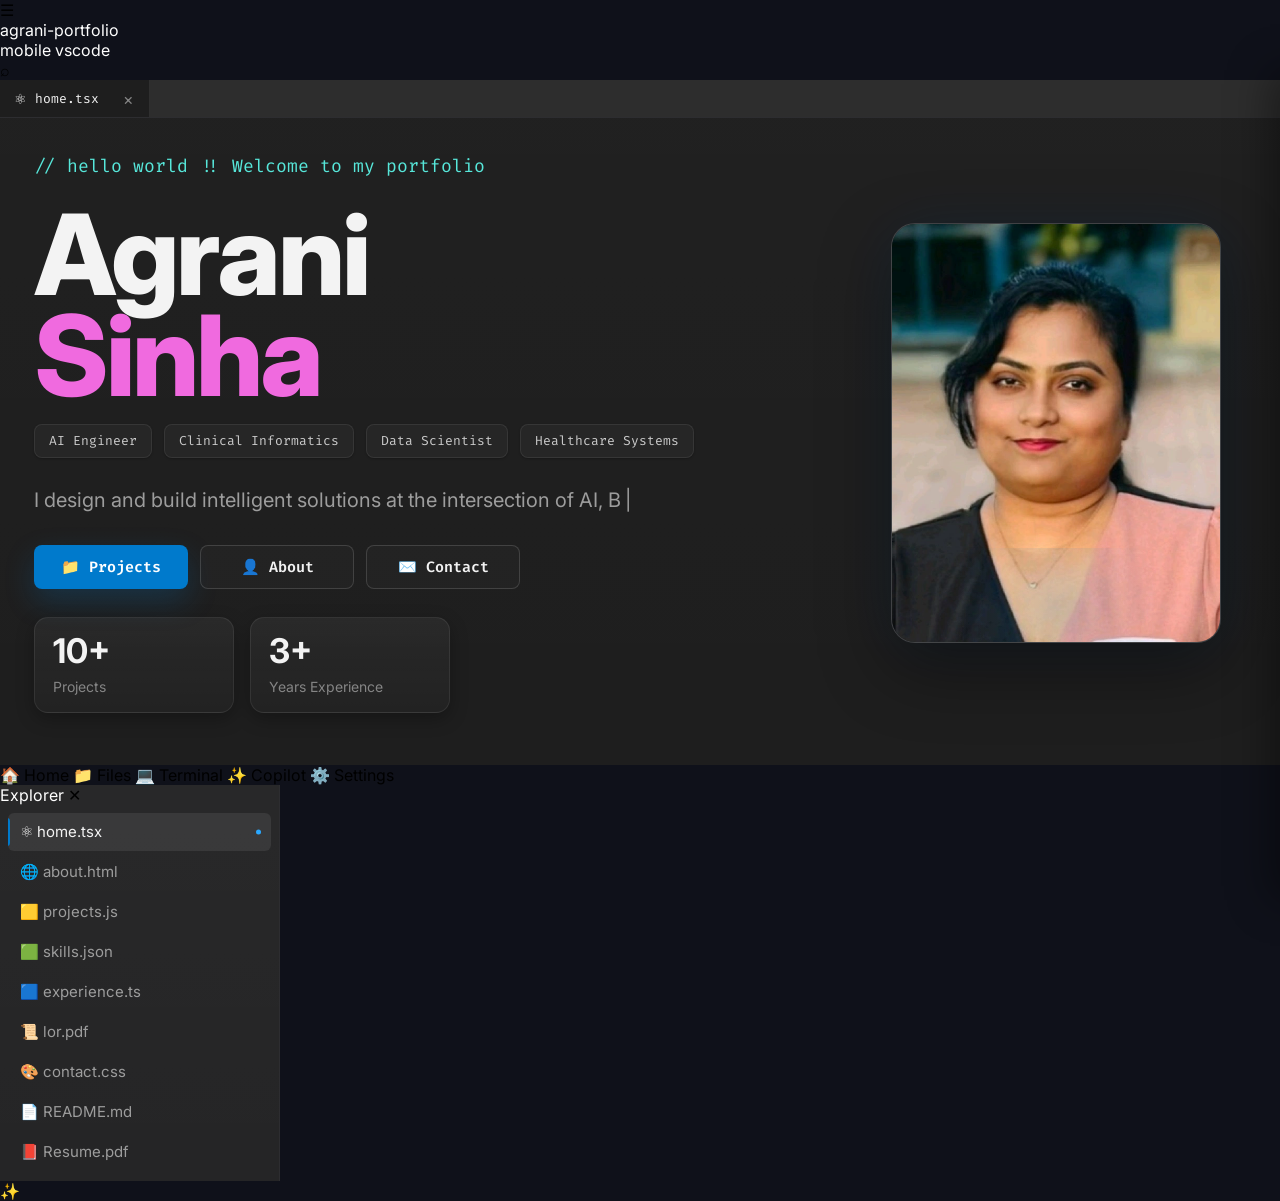
==== commit ff76454f: "Update mobile.html" ====
--- a/mobile.html
+++ b/mobile.html
@@ -2,171 +2,219 @@
 <html lang="en">
 <head>
   <meta charset="UTF-8" />
-  <meta name="viewport" content="width=device-width, initial-scale=1.0" />
-  <title>Agrani VS Code Mobile</title>
+
+  <!-- ✅ IMPORTANT MOBILE META -->
+  <meta name="viewport" content="width=device-width, initial-scale=1, viewport-fit=cover">
+
+  <title>Agrani Portfolio • Mobile</title>
 
   <!-- Fonts -->
-  <link href="https://fonts.googleapis.com/css2?family=Fira+Code&family=Inter:wght@400;600;700&display=swap" rel="stylesheet">
+  <link rel="preconnect" href="https://fonts.googleapis.com">
+  <link rel="preconnect" href="https://fonts.gstatic.com" crossorigin>
+  <link href="https://fonts.googleapis.com/css2?family=Fira+Code:wght@400;500;600&family=Inter:wght@400;500;600;700;800&display=swap" rel="stylesheet">
 
   <!-- Styles -->
-  <link rel="stylesheet" href="style.css" />
-  <link rel="stylesheet" href="mobile.css" />
+  <link rel="stylesheet" href="style.css">
+  <link rel="stylesheet" href="mobile.css">
 </head>
 
 <body class="mobile-page">
 
-<!-- ================= OVERLAY ================= -->
-<div id="mobileOverlay" class="mobile-overlay"></div>
-
-<!-- ================= APP ================= -->
-<div class="mobile-shell">
-
-  <!-- ================= TOP BAR ================= -->
-  <header class="mobile-topbar">
-    <button onclick="toggleMobileSidebar()">📁</button>
-
-    <div class="mobile-title">
-      agrani-sinha · portfolio
-    </div>
-
-    <div class="mobile-actions">
-      <button onclick="openPalette()">🔍</button>
-      <button onclick="toggleCopilotSidebar(true)">🤖</button>
-    </div>
+<!-- ======================================================
+  MOBILE APP ROOT
+====================================================== -->
+<div class="mobile-app">
+
+  <!-- ================= HEADER ================= -->
+  <header class="m-header">
+
+    <button class="m-icon-btn" onclick="toggleSidebar()">☰</button>
+
+    <div class="m-title-wrap">
+      <div class="m-title">agrani-portfolio</div>
+      <div class="m-subtitle">mobile vscode</div>
+    </div>
+
+    <button class="m-icon-btn" onclick="openPalette()">⌕</button>
+
   </header>
 
+
   <!-- ================= TABS ================= -->
-  <div class="mobile-tabs" id="editorTabs"></div>
-
-  <!-- ================= CONTENT ================= -->
-  <main id="editorContent" class="mobile-editor"></main>
+  <div class="m-tabs">
+    <div class="editor-tabs" id="editorTabs"></div>
+  </div>
+
+
+  <!-- ================= EDITOR ================= -->
+  <main class="m-editor">
+    <div class="editor-content" id="editorContent"></div>
+  </main>
+
+
+  <!-- ================= BOTTOM NAV ================= -->
+  <nav class="m-bottom-nav">
+
+    <button onclick="openTab('home')" class="m-nav-btn active">
+      🏠
+      <span>Home</span>
+    </button>
+
+    <button onclick="toggleSidebar()" class="m-nav-btn">
+      📁
+      <span>Files</span>
+    </button>
+
+    <button onclick="toggleTerminal()" class="m-nav-btn">
+      💻
+      <span>Terminal</span>
+    </button>
+
+    <button onclick="toggleCopilotSidebar(true)" class="m-nav-btn">
+      ✨
+      <span>Copilot</span>
+    </button>
+
+    <button onclick="toggleSettings()" class="m-nav-btn">
+      ⚙️
+      <span>Settings</span>
+    </button>
+
+  </nav>
+
+
+  <!-- ================= BACKDROP ================= -->
+  <div class="mobile-backdrop"></div>
+
+
+  <!-- ================= SIDEBAR ================= -->
+  <aside class="sidebar-panel m-sidebar" id="sidebarPanel">
+
+    <div class="m-panel-header">
+      <span>Explorer</span>
+      <button onclick="closeAllMobilePanels()">✕</button>
+    </div>
+
+    <div class="file-list">
+
+      <div class="file active" onclick="openTab('home')">⚛ home.tsx</div>
+      <div class="file" onclick="openTab('about')">🌐 about.html</div>
+      <div class="file" onclick="openTab('projects')">🟨 projects.js</div>
+      <div class="file" onclick="openTab('skills')">🟩 skills.json</div>
+      <div class="file" onclick="openTab('experience')">🟦 experience.ts</div>
+      <div class="file" onclick="openTab('lor')">📜 lor.pdf</div>
+      <div class="file" onclick="openTab('contact')">🎨 contact.css</div>
+      <div class="file" onclick="openTab('readme')">📄 README.md</div>
+      <div class="file" onclick="openTab('resume')">📕 Resume.pdf</div>
+
+    </div>
+
+  </aside>
+
+
+  <!-- ================= COPILOT ================= -->
+  <aside class="copilot-sidebar m-copilot" id="copilotSidebar">
+
+    <div class="m-panel-header">
+      <span>✨ Copilot</span>
+      <button onclick="closeAllMobilePanels()">✕</button>
+    </div>
+
+    <div class="copilot-side-messages" id="copilotMessages"></div>
+
+    <div class="copilot-side-input-wrap">
+      <div class="copilot-input-row">
+
+        <input id="copilotInput" placeholder="Ask about Agrani..." />
+
+        <button id="copilotSend">➤</button>
+
+        <button id="copilotVoice">🎤</button>
+
+      </div>
+    </div>
+
+  </aside>
+
+
+  <!-- ================= TERMINAL ================= -->
+  <section class="terminal-panel m-terminal" id="terminalPanel">
+
+    <div class="terminal-header">
+      TERMINAL
+      <button onclick="closeAllMobilePanels()">✕</button>
+    </div>
+
+    <div class="terminal-body" id="terminalBody">
+      Welcome! Type "help"
+    </div>
+
+    <div class="terminal-input-line">
+      <span class="prompt">$</span>
+      <input id="terminalInput" />
+    </div>
+
+  </section>
+
+
+  <!-- ================= SETTINGS ================= -->
+  <section class="settings-panel m-settings" id="settingsPanel">
+
+    <div class="settings-header">
+      SETTINGS
+      <button onclick="closeAllMobilePanels()">✕</button>
+    </div>
+
+    <div class="settings-section">
+
+      <div class="theme-option active" onclick="setTheme('dark')">Dark</div>
+      <div class="theme-option" onclick="setTheme('rose')">Rose</div>
+      <div class="theme-option" onclick="setTheme('tokyo')">Tokyo</div>
+      <div class="theme-option" onclick="setTheme('cat')">Catppuccin</div>
+
+    </div>
+
+  </section>
+
+
+  <!-- ================= COMMAND PALETTE ================= -->
+  <div class="palette-overlay" id="paletteOverlay">
+
+    <div class="palette-backdrop" onclick="closePalette()"></div>
+
+    <div class="palette-box">
+
+      <div class="palette-top">
+        <span>›</span>
+        <input id="paletteInput" placeholder="Command..." />
+      </div>
+
+      <div class="palette-list">
+
+        <div class="palette-item" onclick="openTab('home')">Home</div>
+        <div class="palette-item" onclick="openTab('about')">About</div>
+        <div class="palette-item" onclick="openTab('projects')">Projects</div>
+        <div class="palette-item" onclick="toggleCopilotSidebar(true)">Copilot</div>
+
+      </div>
+
+    </div>
+
+  </div>
+
+
+  <!-- ================= FLOATING AI BUTTON ================= -->
+  <button class="m-fab" onclick="toggleCopilotSidebar(true)">
+    ✨
+  </button>
 
 </div>
 
-<!-- ================= BOTTOM NAV ================= -->
-<nav class="mobile-bottom-nav">
-
-  <button onclick="openTab('home')">
-    <div>🏠</div>
-    <span>Home</span>
-  </button>
-
-  <button onclick="toggleMobileSidebar()">
-    <div>📂</div>
-    <span>Files</span>
-  </button>
-
-  <button onclick="toggleTerminal()">
-    <div>💻</div>
-    <span>Terminal</span>
-  </button>
-
-  <button onclick="toggleCopilotSidebar(true)">
-    <div>🤖</div>
-    <span>AI</span>
-  </button>
-
-  <button onclick="toggleSettings()">
-    <div>⚙️</div>
-    <span>Settings</span>
-  </button>
-
-</nav>
-
-<!-- ================= FILE EXPLORER ================= -->
-<aside id="mobileSidebar" class="mobile-panel left">
-
-  <div class="mobile-panel-header">
-    <span>Explorer</span>
-    <button onclick="closeAllPanels()">✖</button>
-  </div>
-
-  <div class="mobile-file-list">
-
-    <div onclick="openTab('home')">⚛️ home.tsx</div>
-    <div onclick="openTab('about')">🌐 about.html</div>
-    <div onclick="openTab('projects')">🟨 projects.js</div>
-    <div onclick="openTab('skills')">🟩 skills.json</div>
-    <div onclick="openTab('experience')">🟦 experience.ts</div>
-    <div onclick="openTab('lor')">📜 lor.pdf</div>
-    <div onclick="openTab('contact')">🎨 contact.css</div>
-    <div onclick="openTab('readme')">📄 README.md</div>
-    <div onclick="openTab('resume')">📕 Resume.pdf</div>
-
-  </div>
-
-</aside>
-
-<!-- ================= COPILOT ================= -->
-<aside id="copilotSidebar" class="mobile-panel right">
-
-  <div class="mobile-panel-header">
-    <span>Copilot AI</span>
-    <button onclick="closeAllPanels()">✖</button>
-  </div>
-
-  <div class="mobile-copilot-body">
-
-    <div id="copilotMessages"></div>
-
-    <div class="mobile-copilot-input">
-      <input id="copilotInput" placeholder="Ask about Agrani..." />
-      <button id="copilotSend">➤</button>
-    </div>
-
-  </div>
-
-</aside>
-
-<!-- ================= TERMINAL ================= -->
-<div id="terminalPanel" class="mobile-terminal">
-
-  <div class="terminal-header">
-    <span>Terminal</span>
-    <button onclick="closeAllPanels()">✖</button>
-  </div>
-
-  <div id="terminalBody" class="terminal-body">
-    <div>Welcome! Type 'help'</div>
-  </div>
-
-  <div class="terminal-input-line">
-    <span>$</span>
-    <input id="terminalInput" placeholder="Type command..." />
-  </div>
-
-</div>
-
-<!-- ================= SETTINGS ================= -->
-<div id="settingsPanel" class="mobile-panel bottom">
-
-  <div class="mobile-panel-header">
-    <span>Settings</span>
-    <button onclick="closeAllPanels()">✖</button>
-  </div>
-
-  <div class="mobile-settings-body">
-
-    <div onclick="setTheme('dark')">🌙 Dark</div>
-    <div onclick="setTheme('rose')">🌸 Rose</div>
-    <div onclick="setTheme('tokyo')">🌃 Tokyo</div>
-    <div onclick="setTheme('cat')">🐱 Catppuccin</div>
-    <div onclick="setTheme('nord')">❄️ Nord</div>
-    <div onclick="setTheme('gruv')">🔥 Gruvbox</div>
-
-  </div>
-
-</div>
-
-<!-- ================= FLOATING AI ================= -->
-<div id="copilotBubble">🤖</div>
-
-<!-- ================= SCRIPTS ================= -->
-
-<!-- Your main logic -->
+
+<!-- ======================================================
+  SCRIPTS
+====================================================== -->
 <script src="script.js"></script>
-
-<!-- Mobile controller -->
 <script src="mobile.js"></script>
 
 </body>
--- a/mobile.css
+++ b/mobile.css
@@ -0,0 +1,321 @@
+/* =========================
+   MOBILE BASE RESET
+========================= */
+body.mobile-page {
+  margin: 0;
+  padding: 0;
+  background: #0f111a;
+  color: #fff;
+  font-family: "Inter", sans-serif;
+  overflow: hidden;
+}
+
+/* =========================
+   SHELL
+========================= */
+.mobile-shell {
+  height: 100dvh;
+  display: flex;
+  flex-direction: column;
+}
+
+/* =========================
+   TOP BAR
+========================= */
+.mobile-topbar {
+  height: 50px;
+  background: #1a1d29;
+  display: flex;
+  align-items: center;
+  justify-content: space-between;
+  padding: 0 10px;
+  border-bottom: 1px solid #2d2d2d;
+}
+
+.mobile-title {
+  font-size: 13px;
+  font-family: "Fira Code";
+  color: #ccc;
+}
+
+.mobile-actions button {
+  background: none;
+  border: none;
+  color: white;
+  font-size: 18px;
+  margin-left: 8px;
+}
+
+/* =========================
+   TABS
+========================= */
+.mobile-tabs {
+  height: 38px;
+  background: #252526;
+  display: flex;
+  overflow-x: auto;
+}
+
+.mobile-tabs::-webkit-scrollbar {
+  display: none;
+}
+
+/* =========================
+   EDITOR
+========================= */
+.mobile-editor {
+  flex: 1;
+  overflow-y: auto;
+  padding: 16px;
+}
+
+/* =========================
+   BOTTOM NAV
+========================= */
+.mobile-bottom-nav {
+  height: 60px;
+  background: #181a20;
+  display: flex;
+  justify-content: space-around;
+  align-items: center;
+  border-top: 1px solid #2d2d2d;
+}
+
+.mobile-bottom-nav button {
+  display: flex;
+  flex-direction: column;
+  align-items: center;
+  color: #aaa;
+  font-size: 12px;
+}
+
+.mobile-bottom-nav button div {
+  font-size: 20px;
+}
+
+/* =========================
+   OVERLAY
+========================= */
+.mobile-overlay {
+  position: fixed;
+  inset: 0;
+  background: rgba(0,0,0,0.6);
+  display: none;
+  z-index: 90;
+}
+
+.mobile-overlay.show {
+  display: block;
+}
+
+/* =========================
+   PANELS
+========================= */
+.mobile-panel {
+  position: fixed;
+  top: 0;
+  bottom: 0;
+  width: 80%;
+  background: #252526;
+  z-index: 100;
+  transition: 0.3s ease;
+}
+
+/* LEFT SIDEBAR */
+.mobile-panel.left {
+  left: 0;
+  transform: translateX(-100%);
+}
+
+/* RIGHT PANEL */
+.mobile-panel.right {
+  right: 0;
+  transform: translateX(100%);
+}
+
+/* BOTTOM PANEL */
+.mobile-panel.bottom {
+  width: 100%;
+  height: 50%;
+  bottom: 0;
+  top: auto;
+  transform: translateY(100%);
+}
+
+/* ACTIVE STATES */
+.mobile-panel.show {
+  transform: translateX(0);
+}
+
+.mobile-panel.bottom.open {
+  transform: translateY(0);
+}
+
+/* =========================
+   PANEL HEADER
+========================= */
+.mobile-panel-header {
+  height: 50px;
+  background: #1a1d29;
+  display: flex;
+  align-items: center;
+  justify-content: space-between;
+  padding: 0 14px;
+  border-bottom: 1px solid #2d2d2d;
+}
+
+.mobile-panel-header button {
+  background: none;
+  color: white;
+  font-size: 18px;
+}
+
+/* =========================
+   FILE LIST
+========================= */
+.mobile-file-list {
+  padding: 10px;
+}
+
+.mobile-file-list div {
+  padding: 12px;
+  border-radius: 6px;
+  margin-bottom: 6px;
+  background: #2a2d2e;
+  cursor: pointer;
+}
+
+.mobile-file-list div:hover {
+  background: #333;
+}
+
+/* =========================
+   COPILOT
+========================= */
+.mobile-copilot-body {
+  display: flex;
+  flex-direction: column;
+  height: calc(100% - 50px);
+}
+
+#copilotMessages {
+  flex: 1;
+  overflow-y: auto;
+  padding: 10px;
+}
+
+.mobile-copilot-input {
+  display: flex;
+  padding: 10px;
+  border-top: 1px solid #333;
+}
+
+.mobile-copilot-input input {
+  flex: 1;
+  padding: 10px;
+  border-radius: 8px;
+  background: #1a1d29;
+  color: white;
+}
+
+.mobile-copilot-input button {
+  margin-left: 8px;
+  background: #7c4dff;
+  border-radius: 8px;
+  padding: 10px;
+  color: white;
+}
+
+/* =========================
+   TERMINAL
+========================= */
+.mobile-terminal {
+  position: fixed;
+  bottom: 0;
+  width: 100%;
+  height: 40%;
+  background: #0f111a;
+  transform: translateY(100%);
+  transition: 0.3s;
+  z-index: 110;
+}
+
+.mobile-terminal.open {
+  transform: translateY(0);
+}
+
+.terminal-header {
+  height: 40px;
+  background: #1a1d29;
+  display: flex;
+  justify-content: space-between;
+  align-items: center;
+  padding: 0 10px;
+}
+
+.terminal-body {
+  padding: 10px;
+  height: calc(100% - 80px);
+  overflow-y: auto;
+  font-family: "Fira Code";
+}
+
+.terminal-input-line {
+  display: flex;
+  padding: 10px;
+}
+
+.terminal-input-line input {
+  flex: 1;
+  background: transparent;
+  color: white;
+}
+
+/* =========================
+   SETTINGS
+========================= */
+.mobile-settings-body {
+  padding: 10px;
+}
+
+.mobile-settings-body div {
+  padding: 12px;
+  background: #2a2d2e;
+  margin-bottom: 8px;
+  border-radius: 8px;
+}
+
+/* =========================
+   FLOATING COPILOT
+========================= */
+#copilotBubble {
+  position: fixed;
+  bottom: 80px;
+  right: 16px;
+  width: 58px;
+  height: 58px;
+  border-radius: 50%;
+  background: linear-gradient(135deg, #7c4dff, #4f46e5);
+  display: flex;
+  align-items: center;
+  justify-content: center;
+  font-size: 22px;
+  box-shadow: 0 10px 30px rgba(124,77,255,0.6);
+  z-index: 120;
+}
+
+/* =========================
+   ANIMATIONS
+========================= */
+.mobile-panel,
+.mobile-terminal {
+  will-change: transform;
+}
+
+/* =========================
+   SCROLL FIX
+========================= */
+.mobile-editor,
+#copilotMessages {
+  -webkit-overflow-scrolling: touch;
+}
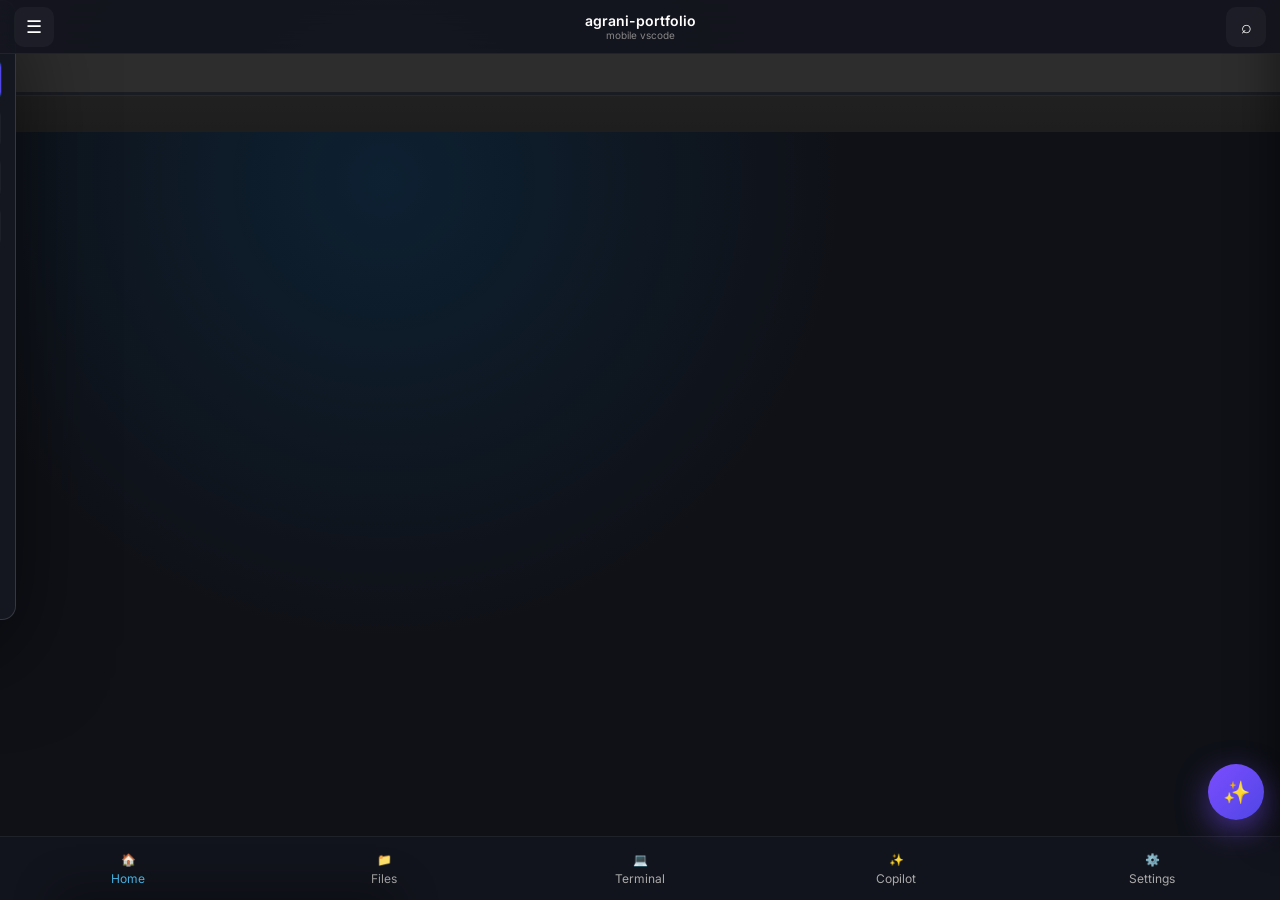
==== commit bc56824a: "Update mobile.html" ====
--- a/mobile.html
+++ b/mobile.html
@@ -28,7 +28,7 @@
   <!-- ================= HEADER ================= -->
   <header class="m-header">
 
-    <button class="m-icon-btn" onclick="toggleSidebar()">☰</button>
+    <button class="m-icon-btn" onclick="openMobilePanel('explorer')">☰</button>
 
     <div class="m-title-wrap">
       <div class="m-title">agrani-portfolio</div>
@@ -60,22 +60,22 @@
       <span>Home</span>
     </button>
 
-    <button onclick="toggleSidebar()" class="m-nav-btn">
+    <button onclick="openMobilePanel('explorer')" class="m-nav-btn">
       📁
       <span>Files</span>
     </button>
 
-    <button onclick="toggleTerminal()" class="m-nav-btn">
+    <button onclick="openMobilePanel('terminal')" class="m-nav-btn">
       💻
       <span>Terminal</span>
     </button>
 
-    <button onclick="toggleCopilotSidebar(true)" class="m-nav-btn">
+    <button onclick="openMobilePanel('copilot')" class="m-nav-btn">
       ✨
       <span>Copilot</span>
     </button>
 
-    <button onclick="toggleSettings()" class="m-nav-btn">
+    <button onclick="openMobilePanel('settings')" class="m-nav-btn">
       ⚙️
       <span>Settings</span>
     </button>
@@ -204,7 +204,7 @@
 
 
   <!-- ================= FLOATING AI BUTTON ================= -->
-  <button class="m-fab" onclick="toggleCopilotSidebar(true)">
+  <button class="m-fab" onclick="openMobilePanel('copilot')">
     ✨
   </button>
 
--- a/mobile.css
+++ b/mobile.css
@@ -1,140 +1,259 @@
-/* =========================
-   MOBILE BASE RESET
-========================= */
-body.mobile-page {
-  margin: 0;
-  padding: 0;
-  background: #0f111a;
-  color: #fff;
-  font-family: "Inter", sans-serif;
+/* ======================================================
+   🔥 ULTRA PREMIUM MOBILE.CSS (VS CODE STYLE)
+====================================================== */
+
+.mobile-page {
   overflow: hidden;
-}
-
-/* =========================
-   SHELL
-========================= */
-.mobile-shell {
+  background: #0f1117;
+}
+
+/* ================= ROOT ================= */
+.mobile-app {
   height: 100dvh;
   display: flex;
   flex-direction: column;
-}
-
-/* =========================
-   TOP BAR
-========================= */
-.mobile-topbar {
-  height: 50px;
-  background: #1a1d29;
+  position: relative;
+  background: radial-gradient(circle at 30% 20%, rgba(0,122,204,0.15), transparent 40%),
+              #0f1117;
+}
+
+/* ================= HEADER ================= */
+.m-header {
+  height: 54px;
   display: flex;
   align-items: center;
   justify-content: space-between;
-  padding: 0 10px;
-  border-bottom: 1px solid #2d2d2d;
-}
-
-.mobile-title {
-  font-size: 13px;
-  font-family: "Fira Code";
-  color: #ccc;
-}
-
-.mobile-actions button {
-  background: none;
-  border: none;
+  padding: 0 14px;
+  background: rgba(20,22,30,0.9);
+  backdrop-filter: blur(14px);
+  border-bottom: 1px solid rgba(255,255,255,0.06);
+  z-index: 100;
+}
+
+.m-title-wrap {
+  text-align: center;
+}
+
+.m-title {
+  font-size: 14px;
+  font-weight: 600;
+  color: #fff;
+}
+
+.m-subtitle {
+  font-size: 10px;
+  color: #888;
+}
+
+.m-icon-btn {
+  width: 40px;
+  height: 40px;
+  border-radius: 10px;
+  background: rgba(255,255,255,0.04);
   color: white;
   font-size: 18px;
-  margin-left: 8px;
-}
-
-/* =========================
-   TABS
-========================= */
-.mobile-tabs {
-  height: 38px;
-  background: #252526;
+  display: grid;
+  place-items: center;
+}
+
+/* ================= TABS ================= */
+.m-tabs {
+  height: 42px;
+  background: #1a1c23;
+  border-bottom: 1px solid rgba(255,255,255,0.05);
+}
+
+.editor-tabs {
   display: flex;
   overflow-x: auto;
 }
 
-.mobile-tabs::-webkit-scrollbar {
-  display: none;
-}
-
-/* =========================
-   EDITOR
-========================= */
-.mobile-editor {
+.tab {
+  min-width: 130px;
+  padding: 0 12px;
+  display: flex;
+  align-items: center;
+  gap: 6px;
+  font-size: 12px;
+  color: #aaa;
+}
+
+.tab.active {
+  background: #0f1117;
+  color: #fff;
+}
+
+/* ================= EDITOR ================= */
+.m-editor {
   flex: 1;
   overflow-y: auto;
-  padding: 16px;
-}
-
-/* =========================
-   BOTTOM NAV
-========================= */
-.mobile-bottom-nav {
-  height: 60px;
-  background: #181a20;
+}
+
+.editor-content {
+  padding: 18px;
+}
+
+/* ================= BOTTOM NAV ================= */
+.m-bottom-nav {
+  height: 64px;
   display: flex;
   justify-content: space-around;
-  align-items: center;
-  border-top: 1px solid #2d2d2d;
-}
-
-.mobile-bottom-nav button {
+  background: rgba(20,22,30,0.95);
+  backdrop-filter: blur(16px);
+  border-top: 1px solid rgba(255,255,255,0.06);
+}
+
+.m-nav-btn {
+  flex: 1;
+  font-size: 12px;
+  color: #aaa;
   display: flex;
   flex-direction: column;
   align-items: center;
-  color: #aaa;
-  font-size: 12px;
-}
-
-.mobile-bottom-nav button div {
-  font-size: 20px;
-}
-
-/* =========================
-   OVERLAY
-========================= */
-.mobile-overlay {
+  justify-content: center;
+  gap: 4px;
+}
+
+.m-nav-btn.active {
+  color: #4fc3f7;
+}
+
+/* ================= BACKDROP ================= */
+.mobile-backdrop {
   position: fixed;
   inset: 0;
   background: rgba(0,0,0,0.6);
-  display: none;
+  backdrop-filter: blur(8px);
+  opacity: 0;
+  pointer-events: none;
+  transition: 0.3s;
   z-index: 90;
 }
 
-.mobile-overlay.show {
-  display: block;
-}
-
-/* =========================
-   PANELS
-========================= */
-.mobile-panel {
+.mobile-backdrop.show {
+  opacity: 1;
+  pointer-events: auto;
+}
+
+/* ================= PANELS ================= */
+.m-sidebar,
+.m-copilot,
+.m-settings,
+.m-terminal {
   position: fixed;
   top: 0;
   bottom: 0;
-  width: 80%;
-  background: #252526;
-  z-index: 100;
+  width: 85%;
+  max-width: 340px;
+  background: #151720;
+  transform: translateX(-100%);
   transition: 0.3s ease;
-}
-
-/* LEFT SIDEBAR */
-.mobile-panel.left {
-  left: 0;
-  transform: translateX(-100%);
+  z-index: 95;
+  display: flex;
+  flex-direction: column;
 }
 
 /* RIGHT PANEL */
-.mobile-panel.right {
+.m-copilot {
   right: 0;
+  left: auto;
   transform: translateX(100%);
 }
 
-/* BOTTOM PANEL */
-.mobile-panel.bottom {
+/* OPEN STATES */
+.m-sidebar.m-show,
+.m-settings.m-show,
+.m-terminal.m-show {
+  transform: translateX(0);
+}
+
+.m-copilot.m-show {
+  transform: translateX(0);
+}
+
+/* ================= PANEL HEADER ================= */
+.m-panel-header {
+  height: 50px;
+  display: flex;
+  justify-content: space-between;
+  align-items: center;
+  padding: 0 14px;
+  font-weight: 600;
+  border-bottom: 1px solid rgba(255,255,255,0.05);
+}
+
+/* ================= FILE LIST ================= */
+.file-list {
+  padding: 10px;
+}
+
+.file {
+  padding: 12px;
+  border-radius: 8px;
+  color: #bbb;
+}
+
+.file:hover {
+  background: rgba(255,255,255,0.05);
+}
+
+.file.active {
+  background: rgba(0,122,204,0.2);
+  color: white;
+}
+
+/* ================= COPILOT ================= */
+.m-copilot {
+  width: 100%;
+}
+
+.copilot-side-messages {
+  flex: 1;
+  padding: 10px;
+  overflow-y: auto;
+}
+
+.copilot-message {
+  padding: 10px;
+  border-radius: 10px;
+  margin-bottom: 8px;
+  font-size: 13px;
+}
+
+.copilot-message.user {
+  background: #4f46e5;
+  color: white;
+  margin-left: auto;
+}
+
+.copilot-message.assistant {
+  background: #2a2d2e;
+}
+
+/* ================= INPUT ================= */
+.copilot-input-row {
+  display: flex;
+  gap: 6px;
+  padding: 10px;
+}
+
+#copilotInput {
+  flex: 1;
+  padding: 10px;
+  border-radius: 10px;
+  background: #1f222c;
+  color: white;
+}
+
+#copilotSend {
+  background: #4f46e5;
+  color: white;
+  border-radius: 10px;
+  width: 42px;
+}
+
+/* ================= TERMINAL ================= */
+.m-terminal {
   width: 100%;
   height: 50%;
   bottom: 0;
@@ -142,180 +261,76 @@
   transform: translateY(100%);
 }
 
-/* ACTIVE STATES */
-.mobile-panel.show {
-  transform: translateX(0);
-}
-
-.mobile-panel.bottom.open {
+.m-terminal.m-show {
   transform: translateY(0);
 }
 
-/* =========================
-   PANEL HEADER
-========================= */
-.mobile-panel-header {
-  height: 50px;
-  background: #1a1d29;
-  display: flex;
-  align-items: center;
-  justify-content: space-between;
-  padding: 0 14px;
-  border-bottom: 1px solid #2d2d2d;
-}
-
-.mobile-panel-header button {
-  background: none;
-  color: white;
-  font-size: 18px;
-}
-
-/* =========================
-   FILE LIST
-========================= */
-.mobile-file-list {
-  padding: 10px;
-}
-
-.mobile-file-list div {
+.terminal-body {
+  flex: 1;
+  padding: 10px;
+  font-family: monospace;
+}
+
+.terminal-input-line {
+  display: flex;
+  padding: 10px;
+}
+
+#terminalInput {
+  flex: 1;
+  color: white;
+}
+
+/* ================= SETTINGS ================= */
+.m-settings {
+  width: 100%;
+}
+
+.settings-section {
+  padding: 14px;
+}
+
+.theme-option {
   padding: 12px;
-  border-radius: 6px;
-  margin-bottom: 6px;
-  background: #2a2d2e;
-  cursor: pointer;
-}
-
-.mobile-file-list div:hover {
-  background: #333;
-}
-
-/* =========================
-   COPILOT
-========================= */
-.mobile-copilot-body {
-  display: flex;
-  flex-direction: column;
-  height: calc(100% - 50px);
-}
-
-#copilotMessages {
-  flex: 1;
-  overflow-y: auto;
-  padding: 10px;
-}
-
-.mobile-copilot-input {
-  display: flex;
-  padding: 10px;
-  border-top: 1px solid #333;
-}
-
-.mobile-copilot-input input {
-  flex: 1;
-  padding: 10px;
   border-radius: 8px;
-  background: #1a1d29;
-  color: white;
-}
-
-.mobile-copilot-input button {
-  margin-left: 8px;
-  background: #7c4dff;
-  border-radius: 8px;
-  padding: 10px;
-  color: white;
-}
-
-/* =========================
-   TERMINAL
-========================= */
-.mobile-terminal {
+  margin-bottom: 8px;
+  background: rgba(255,255,255,0.04);
+}
+
+.theme-option.active {
+  background: #4f46e5;
+}
+
+/* ================= COMMAND PALETTE ================= */
+.palette-box {
   position: fixed;
   bottom: 0;
   width: 100%;
-  height: 40%;
-  background: #0f111a;
-  transform: translateY(100%);
-  transition: 0.3s;
-  z-index: 110;
-}
-
-.mobile-terminal.open {
-  transform: translateY(0);
-}
-
-.terminal-header {
-  height: 40px;
-  background: #1a1d29;
-  display: flex;
-  justify-content: space-between;
-  align-items: center;
-  padding: 0 10px;
-}
-
-.terminal-body {
-  padding: 10px;
-  height: calc(100% - 80px);
-  overflow-y: auto;
-  font-family: "Fira Code";
-}
-
-.terminal-input-line {
-  display: flex;
-  padding: 10px;
-}
-
-.terminal-input-line input {
-  flex: 1;
-  background: transparent;
-  color: white;
-}
-
-/* =========================
-   SETTINGS
-========================= */
-.mobile-settings-body {
-  padding: 10px;
-}
-
-.mobile-settings-body div {
-  padding: 12px;
-  background: #2a2d2e;
-  margin-bottom: 8px;
-  border-radius: 8px;
-}
-
-/* =========================
-   FLOATING COPILOT
-========================= */
-#copilotBubble {
+  border-radius: 14px 14px 0 0;
+}
+
+/* ================= FLOATING BUTTON ================= */
+.m-fab {
   position: fixed;
   bottom: 80px;
   right: 16px;
-  width: 58px;
-  height: 58px;
+  width: 56px;
+  height: 56px;
   border-radius: 50%;
   background: linear-gradient(135deg, #7c4dff, #4f46e5);
-  display: flex;
-  align-items: center;
-  justify-content: center;
+  color: white;
   font-size: 22px;
-  box-shadow: 0 10px 30px rgba(124,77,255,0.6);
-  z-index: 120;
-}
-
-/* =========================
-   ANIMATIONS
-========================= */
-.mobile-panel,
-.mobile-terminal {
-  will-change: transform;
-}
-
-/* =========================
-   SCROLL FIX
-========================= */
-.mobile-editor,
-#copilotMessages {
-  -webkit-overflow-scrolling: touch;
-}
+  display: grid;
+  place-items: center;
+  box-shadow: 0 10px 30px rgba(124,77,255,0.5);
+  z-index: 99;
+}
+
+/* ================= ANIMATIONS ================= */
+* {
+  -webkit-tap-highlight-color: transparent;
+}
+
+button:active {
+  transform: scale(0.96);
+}
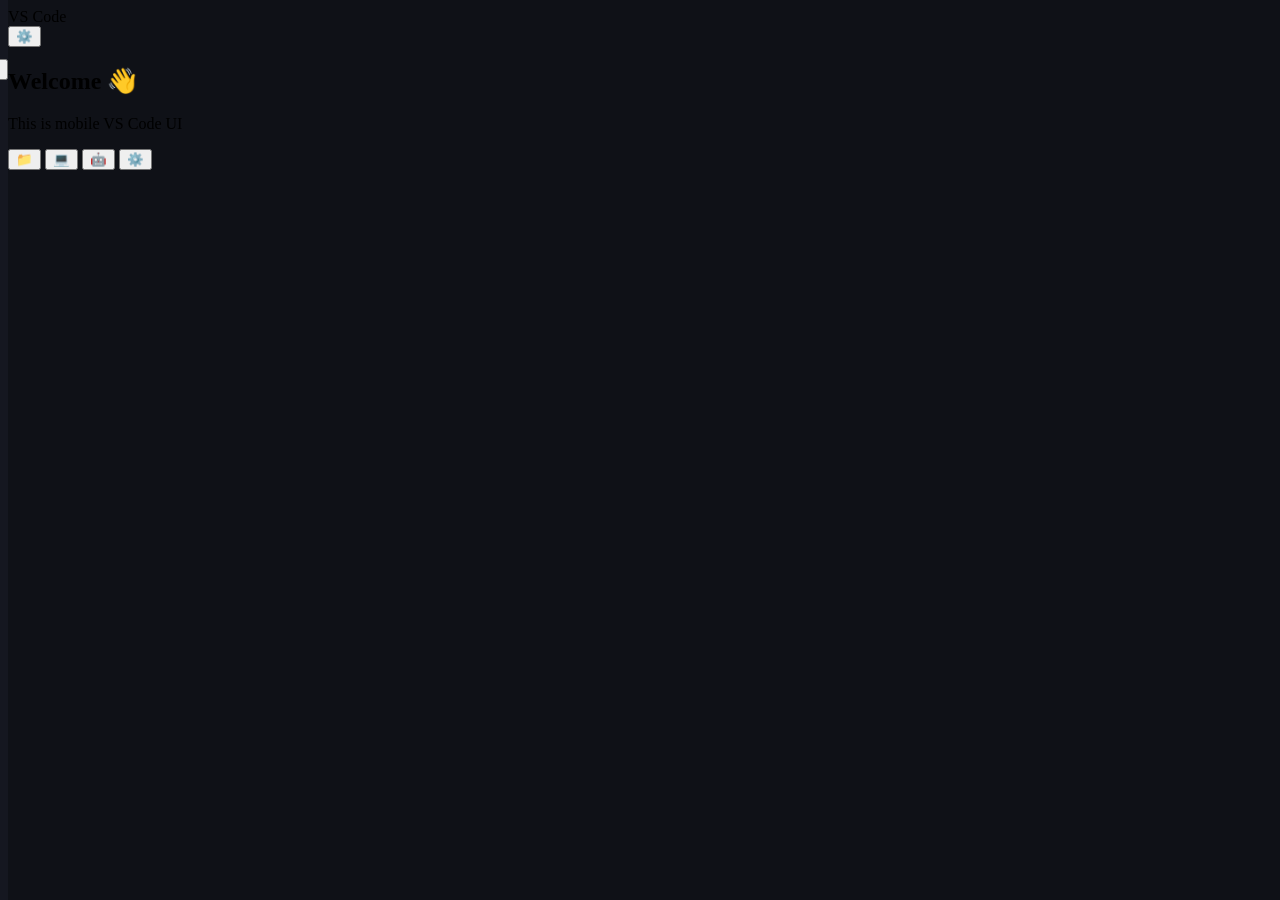
==== commit be834316: "Update mobile.html" ====
--- a/mobile.html
+++ b/mobile.html
@@ -2,220 +2,77 @@
 <html lang="en">
 <head>
   <meta charset="UTF-8" />
+  <meta name="viewport" content="width=device-width, initial-scale=1.0"/>
+  <title>Agrani Portfolio Mobile</title>
 
-  <!-- ✅ IMPORTANT MOBILE META -->
-  <meta name="viewport" content="width=device-width, initial-scale=1, viewport-fit=cover">
-
-  <title>Agrani Portfolio • Mobile</title>
-
-  <!-- Fonts -->
-  <link rel="preconnect" href="https://fonts.googleapis.com">
-  <link rel="preconnect" href="https://fonts.gstatic.com" crossorigin>
-  <link href="https://fonts.googleapis.com/css2?family=Fira+Code:wght@400;500;600&family=Inter:wght@400;500;600;700;800&display=swap" rel="stylesheet">
-
-  <!-- Styles -->
-  <link rel="stylesheet" href="style.css">
   <link rel="stylesheet" href="mobile.css">
 </head>
 
 <body class="mobile-page">
 
-<!-- ======================================================
-  MOBILE APP ROOT
-====================================================== -->
-<div class="mobile-app">
-
-  <!-- ================= HEADER ================= -->
-  <header class="m-header">
-
-    <button class="m-icon-btn" onclick="openMobilePanel('explorer')">☰</button>
-
-    <div class="m-title-wrap">
-      <div class="m-title">agrani-portfolio</div>
-      <div class="m-subtitle">mobile vscode</div>
-    </div>
-
-    <button class="m-icon-btn" onclick="openPalette()">⌕</button>
-
-  </header>
-
-
-  <!-- ================= TABS ================= -->
-  <div class="m-tabs">
-    <div class="editor-tabs" id="editorTabs"></div>
-  </div>
-
-
-  <!-- ================= EDITOR ================= -->
-  <main class="m-editor">
-    <div class="editor-content" id="editorContent"></div>
-  </main>
-
-
-  <!-- ================= BOTTOM NAV ================= -->
-  <nav class="m-bottom-nav">
-
-    <button onclick="openTab('home')" class="m-nav-btn active">
-      🏠
-      <span>Home</span>
-    </button>
-
-    <button onclick="openMobilePanel('explorer')" class="m-nav-btn">
-      📁
-      <span>Files</span>
-    </button>
-
-    <button onclick="openMobilePanel('terminal')" class="m-nav-btn">
-      💻
-      <span>Terminal</span>
-    </button>
-
-    <button onclick="openMobilePanel('copilot')" class="m-nav-btn">
-      ✨
-      <span>Copilot</span>
-    </button>
-
-    <button onclick="openMobilePanel('settings')" class="m-nav-btn">
-      ⚙️
-      <span>Settings</span>
-    </button>
-
-  </nav>
-
-
-  <!-- ================= BACKDROP ================= -->
+  <!-- BACKDROP -->
   <div class="mobile-backdrop"></div>
 
+  <!-- MAIN SCREEN -->
+  <div class="mobile-container">
 
-  <!-- ================= SIDEBAR ================= -->
-  <aside class="sidebar-panel m-sidebar" id="sidebarPanel">
-
-    <div class="m-panel-header">
-      <span>Explorer</span>
-      <button onclick="closeAllMobilePanels()">✕</button>
-    </div>
-
-    <div class="file-list">
-
-      <div class="file active" onclick="openTab('home')">⚛ home.tsx</div>
-      <div class="file" onclick="openTab('about')">🌐 about.html</div>
-      <div class="file" onclick="openTab('projects')">🟨 projects.js</div>
-      <div class="file" onclick="openTab('skills')">🟩 skills.json</div>
-      <div class="file" onclick="openTab('experience')">🟦 experience.ts</div>
-      <div class="file" onclick="openTab('lor')">📜 lor.pdf</div>
-      <div class="file" onclick="openTab('contact')">🎨 contact.css</div>
-      <div class="file" onclick="openTab('readme')">📄 README.md</div>
-      <div class="file" onclick="openTab('resume')">📕 Resume.pdf</div>
-
-    </div>
-
-  </aside>
-
-
-  <!-- ================= COPILOT ================= -->
-  <aside class="copilot-sidebar m-copilot" id="copilotSidebar">
-
-    <div class="m-panel-header">
-      <span>✨ Copilot</span>
-      <button onclick="closeAllMobilePanels()">✕</button>
-    </div>
-
-    <div class="copilot-side-messages" id="copilotMessages"></div>
-
-    <div class="copilot-side-input-wrap">
-      <div class="copilot-input-row">
-
-        <input id="copilotInput" placeholder="Ask about Agrani..." />
-
-        <button id="copilotSend">➤</button>
-
-        <button id="copilotVoice">🎤</button>
-
+    <!-- HEADER -->
+    <div class="mobile-header">
+      <div class="logo">VS Code</div>
+      <div class="header-actions">
+        <button onclick="openMobilePanel('settings')">⚙️</button>
       </div>
     </div>
 
-  </aside>
-
-
-  <!-- ================= TERMINAL ================= -->
-  <section class="terminal-panel m-terminal" id="terminalPanel">
-
-    <div class="terminal-header">
-      TERMINAL
-      <button onclick="closeAllMobilePanels()">✕</button>
-    </div>
-
-    <div class="terminal-body" id="terminalBody">
-      Welcome! Type "help"
-    </div>
-
-    <div class="terminal-input-line">
-      <span class="prompt">$</span>
-      <input id="terminalInput" />
-    </div>
-
-  </section>
-
-
-  <!-- ================= SETTINGS ================= -->
-  <section class="settings-panel m-settings" id="settingsPanel">
-
-    <div class="settings-header">
-      SETTINGS
-      <button onclick="closeAllMobilePanels()">✕</button>
-    </div>
-
-    <div class="settings-section">
-
-      <div class="theme-option active" onclick="setTheme('dark')">Dark</div>
-      <div class="theme-option" onclick="setTheme('rose')">Rose</div>
-      <div class="theme-option" onclick="setTheme('tokyo')">Tokyo</div>
-      <div class="theme-option" onclick="setTheme('cat')">Catppuccin</div>
-
-    </div>
-
-  </section>
-
-
-  <!-- ================= COMMAND PALETTE ================= -->
-  <div class="palette-overlay" id="paletteOverlay">
-
-    <div class="palette-backdrop" onclick="closePalette()"></div>
-
-    <div class="palette-box">
-
-      <div class="palette-top">
-        <span>›</span>
-        <input id="paletteInput" placeholder="Command..." />
-      </div>
-
-      <div class="palette-list">
-
-        <div class="palette-item" onclick="openTab('home')">Home</div>
-        <div class="palette-item" onclick="openTab('about')">About</div>
-        <div class="palette-item" onclick="openTab('projects')">Projects</div>
-        <div class="palette-item" onclick="toggleCopilotSidebar(true)">Copilot</div>
-
-      </div>
-
+    <!-- EDITOR -->
+    <div id="editorContent" class="editor">
+      <h2>Welcome 👋</h2>
+      <p>This is mobile VS Code UI</p>
     </div>
 
   </div>
 
+  <!-- SIDEBAR -->
+  <div id="sidebarPanel" class="panel m-sidebar">
+    <h3>Explorer</h3>
+    <div class="file" onclick="openTab('home')">home.tsx</div>
+    <div class="file" onclick="openTab('about')">about.html</div>
+    <div class="file" onclick="openTab('projects')">projects.js</div>
+  </div>
 
-  <!-- ================= FLOATING AI BUTTON ================= -->
-  <button class="m-fab" onclick="openMobilePanel('copilot')">
-    ✨
-  </button>
+  <!-- COPILOT -->
+  <div id="copilotSidebar" class="panel m-copilot">
+    <h3>Copilot</h3>
 
-</div>
+    <div id="copilotMessages" class="copilot-messages"></div>
 
+    <div class="copilot-input">
+      <input id="copilotInput" placeholder="Ask something..." />
+      <button id="copilotSend">Send</button>
+    </div>
+  </div>
 
-<!-- ======================================================
-  SCRIPTS
-====================================================== -->
-<script src="script.js"></script>
-<script src="mobile.js"></script>
+  <!-- TERMINAL -->
+  <div id="terminalPanel" class="panel m-terminal">
+    <h3>Terminal</h3>
+    <div id="terminalBody" class="terminal-body"></div>
+    <input id="terminalInput" placeholder="Type command..." />
+  </div>
 
+  <!-- SETTINGS -->
+  <div id="settingsPanel" class="panel m-settings">
+    <h3>Settings</h3>
+    <button onclick="alert('Theme change')">Change Theme</button>
+  </div>
+
+  <!-- BOTTOM NAV -->
+  <div class="bottom-nav">
+    <button onclick="openMobilePanel('explorer')">📁</button>
+    <button onclick="openMobilePanel('terminal')">💻</button>
+    <button onclick="openMobilePanel('copilot')">🤖</button>
+    <button onclick="openMobilePanel('settings')">⚙️</button>
+  </div>
+
+  <script src="mobile.js"></script>
 </body>
 </html>
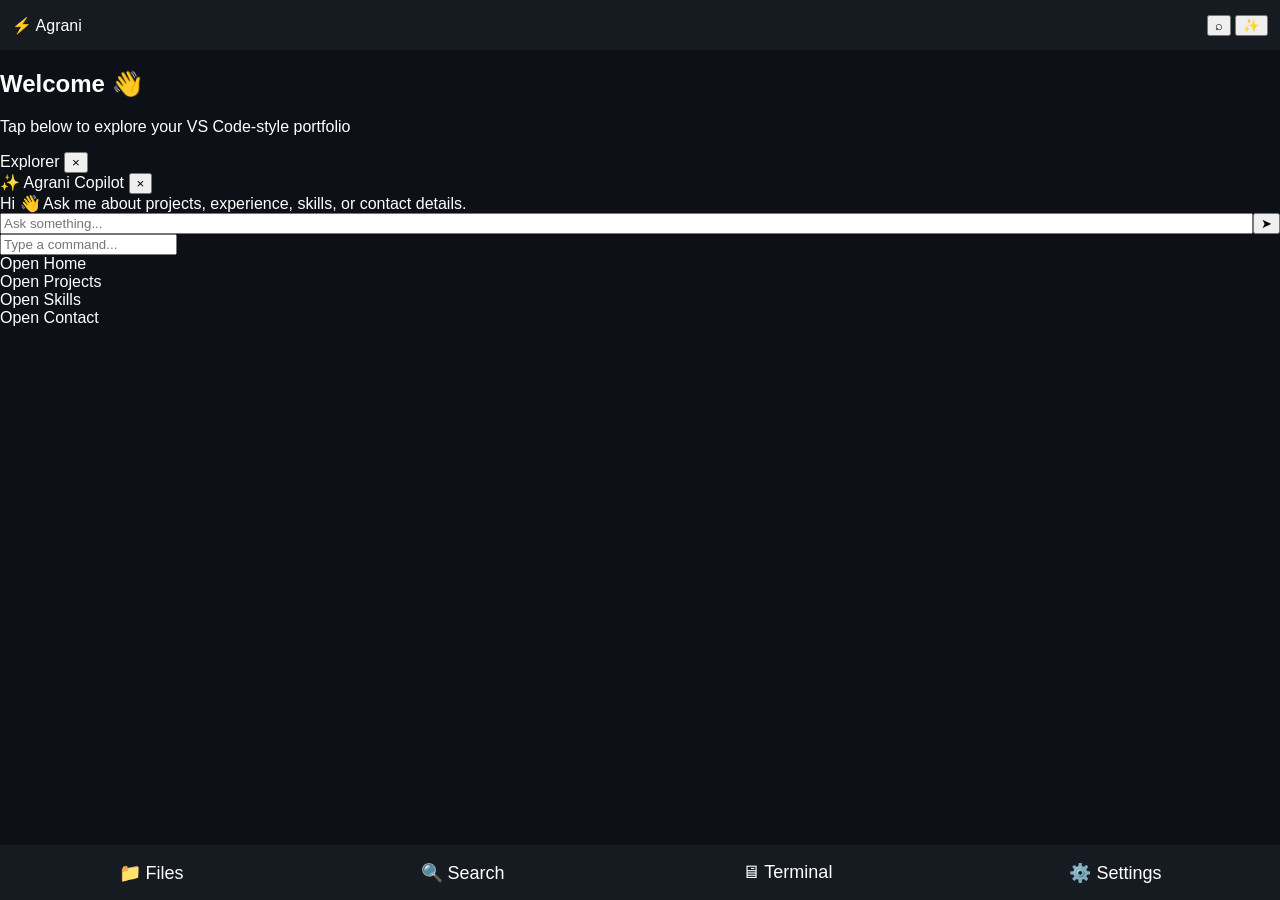
==== commit f7e62b30: "Update mobile.html" ====
--- a/mobile.html
+++ b/mobile.html
@@ -2,77 +2,127 @@
 <html lang="en">
 <head>
   <meta charset="UTF-8" />
-  <meta name="viewport" content="width=device-width, initial-scale=1.0"/>
-  <title>Agrani Portfolio Mobile</title>
+  <meta name="viewport" content="width=device-width, initial-scale=1.0" />
+  <title>Agrani Sinha | Mobile Portfolio</title>
 
-  <link rel="stylesheet" href="mobile.css">
+  <!-- FONTS -->
+  <link rel="preconnect" href="https://fonts.googleapis.com">
+  <link rel="preconnect" href="https://fonts.gstatic.com" crossorigin>
+  <link href="https://fonts.googleapis.com/css2?family=Fira+Code:wght@400;500&family=Inter:wght@400;500;600;700&display=swap" rel="stylesheet">
+
+  <!-- MOBILE CSS -->
+  <link rel="stylesheet" href="mobile.css" />
 </head>
 
 <body class="mobile-page">
 
-  <!-- BACKDROP -->
-  <div class="mobile-backdrop"></div>
-
-  <!-- MAIN SCREEN -->
-  <div class="mobile-container">
-
-    <!-- HEADER -->
-    <div class="mobile-header">
-      <div class="logo">VS Code</div>
-      <div class="header-actions">
-        <button onclick="openMobilePanel('settings')">⚙️</button>
-      </div>
+  <!-- ================= HEADER ================= -->
+  <header class="mobile-header">
+    <div class="header-left">
+      <span class="logo">⚡ Agrani</span>
     </div>
 
-    <!-- EDITOR -->
-    <div id="editorContent" class="editor">
+    <div class="header-right">
+      <button onclick="openCommand()" title="Command Palette">⌕</button>
+      <button onclick="toggleCopilot()" title="Copilot">✨</button>
+    </div>
+  </header>
+
+  <!-- ================= MAIN EDITOR ================= -->
+  <main class="mobile-editor" id="mobileEditor">
+    <div class="editor-content">
       <h2>Welcome 👋</h2>
-      <p>This is mobile VS Code UI</p>
+      <p>Tap below to explore your VS Code-style portfolio</p>
+    </div>
+  </main>
+
+  <!-- ================= BOTTOM NAV (VS CODE STYLE) ================= -->
+  <nav class="bottom-nav">
+    <button onclick="openPanel('explorer')">
+      📁
+      <span>Files</span>
+    </button>
+
+    <button onclick="openPanel('search')">
+      🔍
+      <span>Search</span>
+    </button>
+
+    <button onclick="openPanel('terminal')">
+      🖥
+      <span>Terminal</span>
+    </button>
+
+    <button onclick="openPanel('settings')">
+      ⚙️
+      <span>Settings</span>
+    </button>
+  </nav>
+
+  <!-- ================= SLIDE PANEL ================= -->
+  <div class="mobile-panel" id="mobilePanel">
+
+    <div class="panel-header">
+      <span id="panelTitle">Explorer</span>
+      <button onclick="closePanel()">×</button>
+    </div>
+
+    <div class="panel-body" id="panelContent">
+      <!-- Dynamic content loads here -->
     </div>
 
   </div>
 
-  <!-- SIDEBAR -->
-  <div id="sidebarPanel" class="panel m-sidebar">
-    <h3>Explorer</h3>
-    <div class="file" onclick="openTab('home')">home.tsx</div>
-    <div class="file" onclick="openTab('about')">about.html</div>
-    <div class="file" onclick="openTab('projects')">projects.js</div>
+  <!-- ================= COPILOT SIDEBAR ================= -->
+  <div class="mobile-copilot" id="mobileCopilot">
+
+    <div class="copilot-header">
+      <span>✨ Agrani Copilot</span>
+      <button onclick="toggleCopilot()">×</button>
+    </div>
+
+    <div class="copilot-body" id="copilotMessages">
+      <div class="bot-msg">
+        Hi 👋 Ask me about projects, experience, skills, or contact details.
+      </div>
+    </div>
+
+    <div class="copilot-input">
+      <input
+        id="copilotInput"
+        type="text"
+        placeholder="Ask something..."
+      />
+      <button onclick="sendMessage()">➤</button>
+    </div>
+
   </div>
 
-  <!-- COPILOT -->
-  <div id="copilotSidebar" class="panel m-copilot">
-    <h3>Copilot</h3>
+  <!-- ================= COMMAND PALETTE ================= -->
+  <div class="command-overlay" id="commandOverlay">
 
-    <div id="copilotMessages" class="copilot-messages"></div>
+    <div class="command-box">
+      <input
+        type="text"
+        placeholder="Type a command..."
+        id="commandInput"
+      />
 
-    <div class="copilot-input">
-      <input id="copilotInput" placeholder="Ask something..." />
-      <button id="copilotSend">Send</button>
+      <div class="command-list" id="commandList">
+        <div onclick="loadPage('home')">Open Home</div>
+        <div onclick="loadPage('projects')">Open Projects</div>
+        <div onclick="loadPage('skills')">Open Skills</div>
+        <div onclick="loadPage('contact')">Open Contact</div>
+      </div>
     </div>
+
   </div>
 
-  <!-- TERMINAL -->
-  <div id="terminalPanel" class="panel m-terminal">
-    <h3>Terminal</h3>
-    <div id="terminalBody" class="terminal-body"></div>
-    <input id="terminalInput" placeholder="Type command..." />
-  </div>
+  <!-- ================= OVERLAY BACKDROP ================= -->
+  <div class="mobile-backdrop" id="mobileBackdrop" onclick="closeAllMobile()"></div>
 
-  <!-- SETTINGS -->
-  <div id="settingsPanel" class="panel m-settings">
-    <h3>Settings</h3>
-    <button onclick="alert('Theme change')">Change Theme</button>
-  </div>
+  <!-- ================= JS ================= -->
+  <script src="mobile.js"></script>
 
-  <!-- BOTTOM NAV -->
-  <div class="bottom-nav">
-    <button onclick="openMobilePanel('explorer')">📁</button>
-    <button onclick="openMobilePanel('terminal')">💻</button>
-    <button onclick="openMobilePanel('copilot')">🤖</button>
-    <button onclick="openMobilePanel('settings')">⚙️</button>
-  </div>
-
-  <script src="mobile.js"></script>
 </body>
-</html>
+  </html>
--- a/mobile.css
+++ b/mobile.css
@@ -1,263 +1,50 @@
-/* ======================================================
-   🔥 ULTRA PREMIUM MOBILE.CSS (VS CODE STYLE)
-====================================================== */
-
-.mobile-page {
-  overflow: hidden;
-  background: #0f1117;
+body {
+  margin: 0;
+  font-family: "SF Pro Display", sans-serif;
+  background: #0d1117;
+  color: #fff;
 }
 
-/* ================= ROOT ================= */
-.mobile-app {
-  height: 100dvh;
+.mobile-header {
+  height: 50px;
+  background: #161b22;
   display: flex;
-  flex-direction: column;
-  position: relative;
-  background: radial-gradient(circle at 30% 20%, rgba(0,122,204,0.15), transparent 40%),
-              #0f1117;
+  justify-content: space-between;
+  align-items: center;
+  padding: 0 12px;
 }
 
-/* ================= HEADER ================= */
-.m-header {
-  height: 54px;
-  display: flex;
-  align-items: center;
-  justify-content: space-between;
-  padding: 0 14px;
-  background: rgba(20,22,30,0.9);
-  backdrop-filter: blur(14px);
-  border-bottom: 1px solid rgba(255,255,255,0.06);
+.editor {
+  padding: 20px;
+}
+
+/* PANELS */
+.panel {
+  position: fixed;
+  top: 0;
+  bottom: 0;
+  width: 80%;
+  background: #161b22;
+  transform: translateX(-100%);
+  transition: 0.3s;
   z-index: 100;
 }
 
-.m-title-wrap {
-  text-align: center;
+.panel.m-show {
+  transform: translateX(0);
 }
 
-.m-title {
-  font-size: 14px;
-  font-weight: 600;
-  color: #fff;
-}
-
-.m-subtitle {
-  font-size: 10px;
-  color: #888;
-}
-
-.m-icon-btn {
-  width: 40px;
-  height: 40px;
-  border-radius: 10px;
-  background: rgba(255,255,255,0.04);
-  color: white;
-  font-size: 18px;
-  display: grid;
-  place-items: center;
-}
-
-/* ================= TABS ================= */
-.m-tabs {
-  height: 42px;
-  background: #1a1c23;
-  border-bottom: 1px solid rgba(255,255,255,0.05);
-}
-
-.editor-tabs {
-  display: flex;
-  overflow-x: auto;
-}
-
-.tab {
-  min-width: 130px;
-  padding: 0 12px;
-  display: flex;
-  align-items: center;
-  gap: 6px;
-  font-size: 12px;
-  color: #aaa;
-}
-
-.tab.active {
-  background: #0f1117;
-  color: #fff;
-}
-
-/* ================= EDITOR ================= */
-.m-editor {
-  flex: 1;
-  overflow-y: auto;
-}
-
-.editor-content {
-  padding: 18px;
-}
-
-/* ================= BOTTOM NAV ================= */
-.m-bottom-nav {
-  height: 64px;
-  display: flex;
-  justify-content: space-around;
-  background: rgba(20,22,30,0.95);
-  backdrop-filter: blur(16px);
-  border-top: 1px solid rgba(255,255,255,0.06);
-}
-
-.m-nav-btn {
-  flex: 1;
-  font-size: 12px;
-  color: #aaa;
-  display: flex;
-  flex-direction: column;
-  align-items: center;
-  justify-content: center;
-  gap: 4px;
-}
-
-.m-nav-btn.active {
-  color: #4fc3f7;
-}
-
-/* ================= BACKDROP ================= */
-.mobile-backdrop {
-  position: fixed;
-  inset: 0;
-  background: rgba(0,0,0,0.6);
-  backdrop-filter: blur(8px);
-  opacity: 0;
-  pointer-events: none;
-  transition: 0.3s;
-  z-index: 90;
-}
-
-.mobile-backdrop.show {
-  opacity: 1;
-  pointer-events: auto;
-}
-
-/* ================= PANELS ================= */
-.m-sidebar,
-.m-copilot,
-.m-settings,
-.m-terminal {
-  position: fixed;
-  top: 0;
-  bottom: 0;
-  width: 85%;
-  max-width: 340px;
-  background: #151720;
-  transform: translateX(-100%);
-  transition: 0.3s ease;
-  z-index: 95;
-  display: flex;
-  flex-direction: column;
-}
-
-/* RIGHT PANEL */
 .m-copilot {
   right: 0;
   left: auto;
   transform: translateX(100%);
 }
 
-/* OPEN STATES */
-.m-sidebar.m-show,
-.m-settings.m-show,
-.m-terminal.m-show {
-  transform: translateX(0);
-}
-
-.m-copilot.m-show {
-  transform: translateX(0);
-}
-
-/* ================= PANEL HEADER ================= */
-.m-panel-header {
-  height: 50px;
-  display: flex;
-  justify-content: space-between;
-  align-items: center;
-  padding: 0 14px;
-  font-weight: 600;
-  border-bottom: 1px solid rgba(255,255,255,0.05);
-}
-
-/* ================= FILE LIST ================= */
-.file-list {
-  padding: 10px;
-}
-
-.file {
-  padding: 12px;
-  border-radius: 8px;
-  color: #bbb;
-}
-
-.file:hover {
-  background: rgba(255,255,255,0.05);
-}
-
-.file.active {
-  background: rgba(0,122,204,0.2);
-  color: white;
-}
-
-/* ================= COPILOT ================= */
-.m-copilot {
-  width: 100%;
-}
-
-.copilot-side-messages {
-  flex: 1;
-  padding: 10px;
-  overflow-y: auto;
-}
-
-.copilot-message {
-  padding: 10px;
-  border-radius: 10px;
-  margin-bottom: 8px;
-  font-size: 13px;
-}
-
-.copilot-message.user {
-  background: #4f46e5;
-  color: white;
-  margin-left: auto;
-}
-
-.copilot-message.assistant {
-  background: #2a2d2e;
-}
-
-/* ================= INPUT ================= */
-.copilot-input-row {
-  display: flex;
-  gap: 6px;
-  padding: 10px;
-}
-
-#copilotInput {
-  flex: 1;
-  padding: 10px;
-  border-radius: 10px;
-  background: #1f222c;
-  color: white;
-}
-
-#copilotSend {
-  background: #4f46e5;
-  color: white;
-  border-radius: 10px;
-  width: 42px;
-}
-
-/* ================= TERMINAL ================= */
 .m-terminal {
-  width: 100%;
-  height: 50%;
   bottom: 0;
   top: auto;
+  height: 50%;
+  width: 100%;
   transform: translateY(100%);
 }
 
@@ -265,72 +52,61 @@
   transform: translateY(0);
 }
 
+.m-settings {
+  right: 0;
+  transform: translateX(100%);
+}
+
+/* BACKDROP */
+.mobile-backdrop {
+  position: fixed;
+  inset: 0;
+  background: rgba(0,0,0,0.5);
+  display: none;
+}
+
+.mobile-backdrop.show {
+  display: block;
+}
+
+/* NAV */
+.bottom-nav {
+  position: fixed;
+  bottom: 0;
+  width: 100%;
+  height: 55px;
+  background: #161b22;
+  display: flex;
+  justify-content: space-around;
+  align-items: center;
+}
+
+.bottom-nav button {
+  background: none;
+  border: none;
+  color: white;
+  font-size: 18px;
+}
+
+/* TERMINAL */
 .terminal-body {
-  flex: 1;
+  height: 200px;
+  overflow-y: auto;
   padding: 10px;
+  background: black;
   font-family: monospace;
 }
 
-.terminal-input-line {
-  display: flex;
-  padding: 10px;
+/* COPILOT */
+.copilot-messages {
+  height: 200px;
+  overflow-y: auto;
 }
 
-#terminalInput {
-  flex: 1;
-  color: white;
+.copilot-input {
+  display: flex;
 }
 
-/* ================= SETTINGS ================= */
-.m-settings {
-  width: 100%;
+.copilot-input input {
+  flex: 1;
 }
-
-.settings-section {
-  padding: 14px;
-}
-
-.theme-option {
-  padding: 12px;
-  border-radius: 8px;
-  margin-bottom: 8px;
-  background: rgba(255,255,255,0.04);
-}
-
-.theme-option.active {
-  background: #4f46e5;
-}
-
-/* ================= COMMAND PALETTE ================= */
-.palette-box {
-  position: fixed;
-  bottom: 0;
-  width: 100%;
-  border-radius: 14px 14px 0 0;
-}
-
-/* ================= FLOATING BUTTON ================= */
-.m-fab {
-  position: fixed;
-  bottom: 80px;
-  right: 16px;
-  width: 56px;
-  height: 56px;
-  border-radius: 50%;
-  background: linear-gradient(135deg, #7c4dff, #4f46e5);
-  color: white;
-  font-size: 22px;
-  display: grid;
-  place-items: center;
-  box-shadow: 0 10px 30px rgba(124,77,255,0.5);
-  z-index: 99;
-}
-
-/* ================= ANIMATIONS ================= */
-* {
-  -webkit-tap-highlight-color: transparent;
-}
-
-button:active {
-  transform: scale(0.96);
-}
